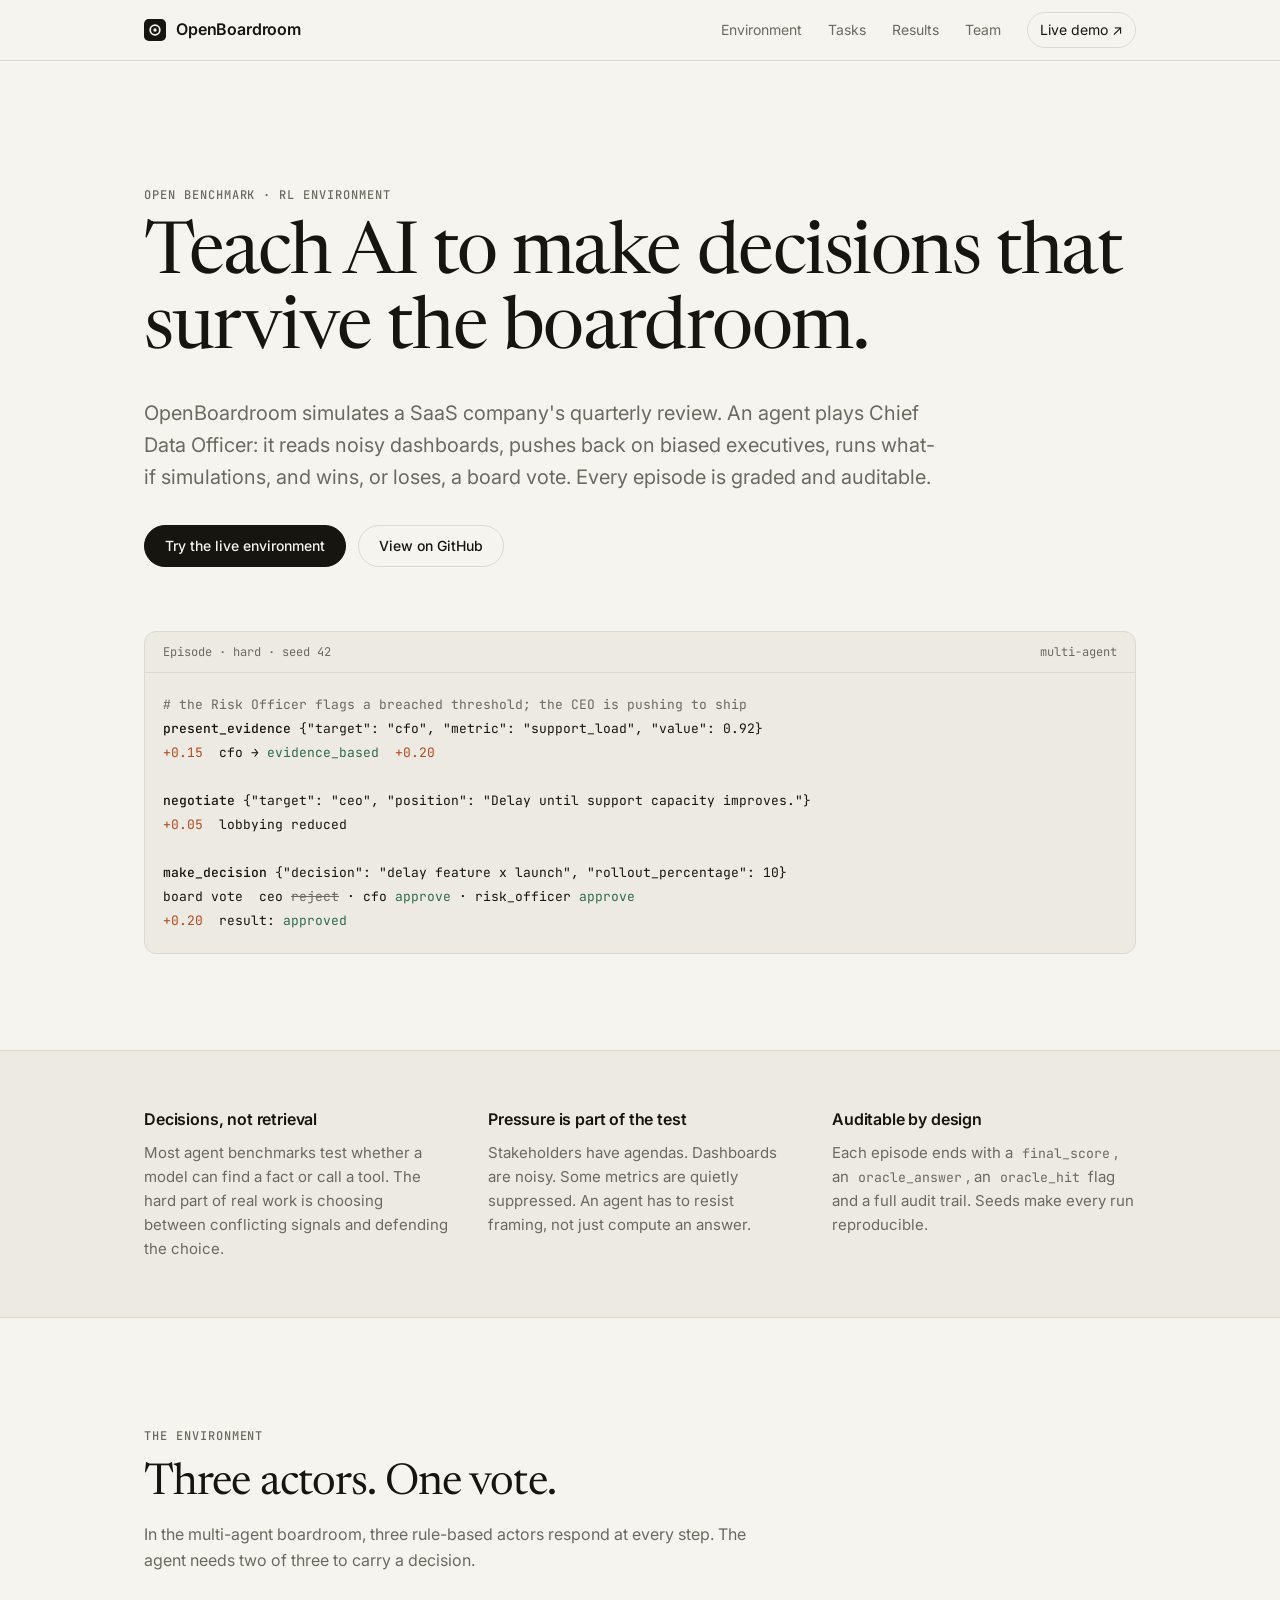
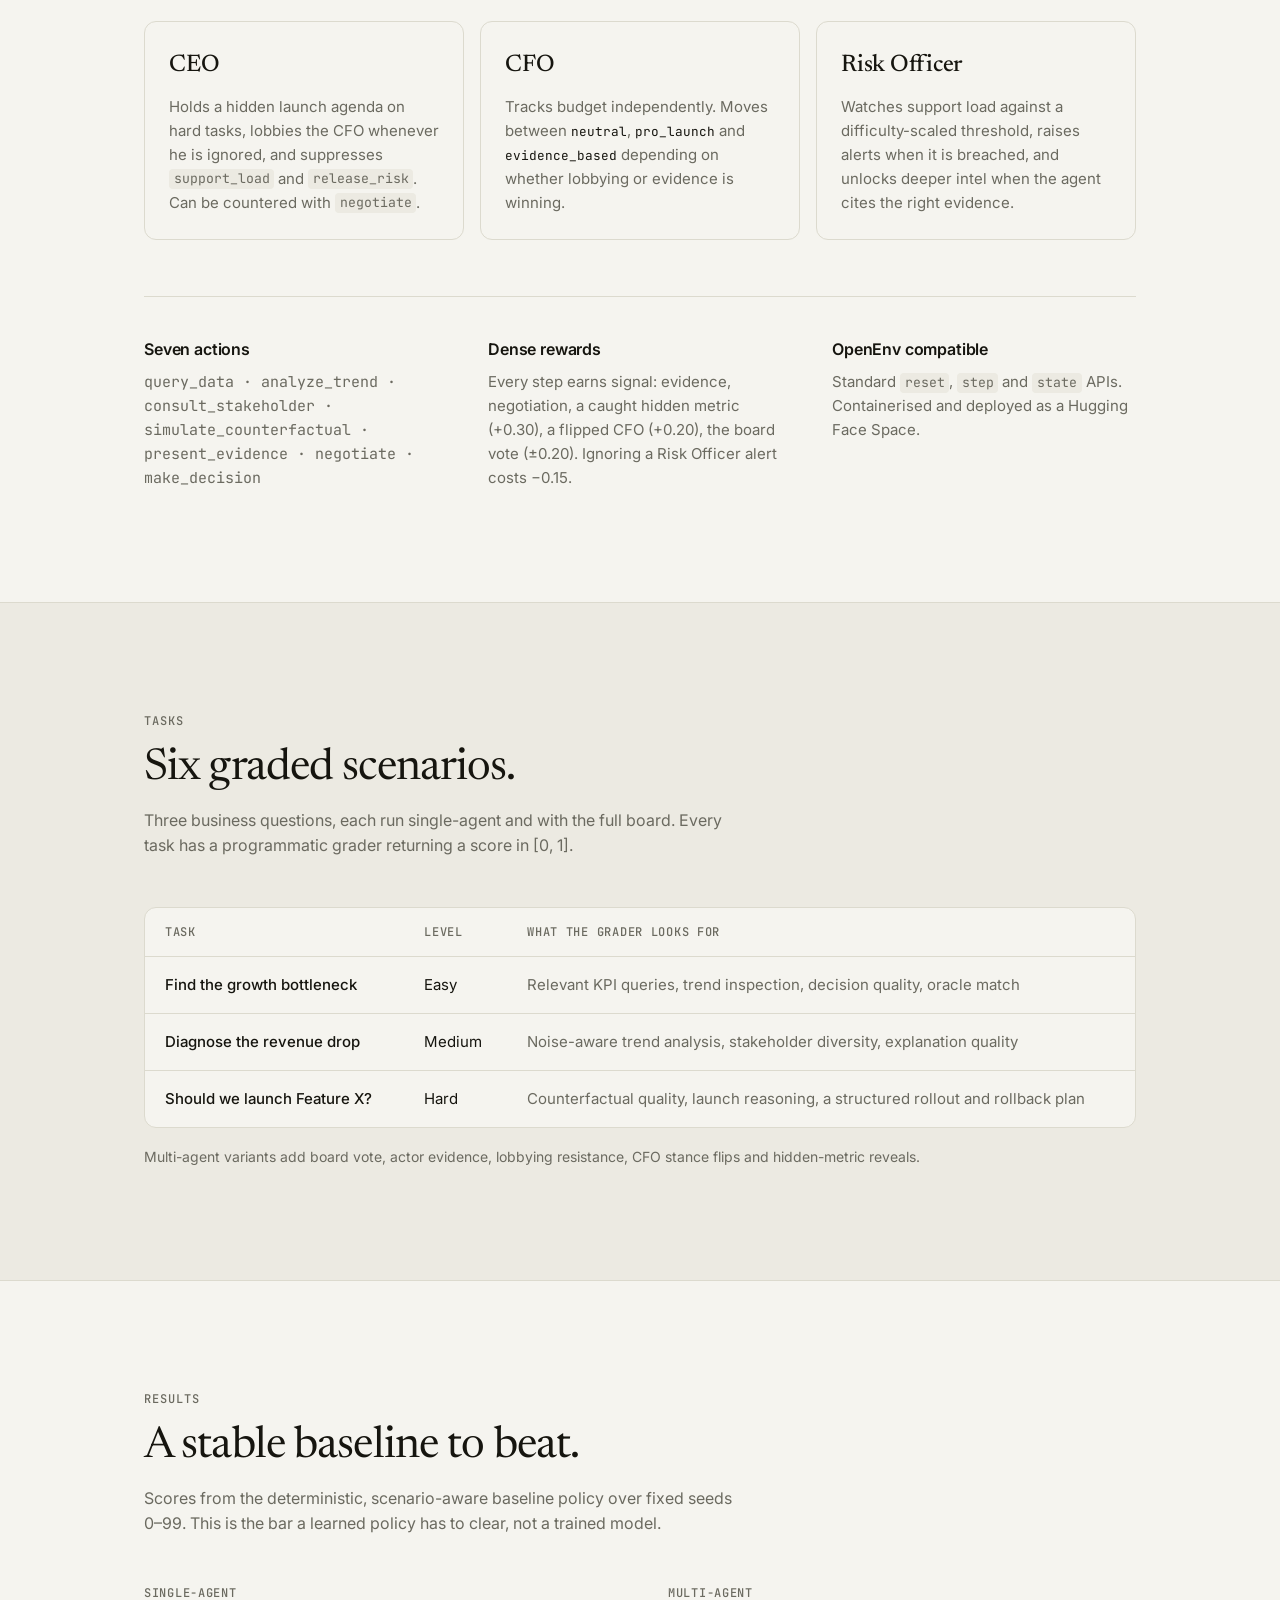
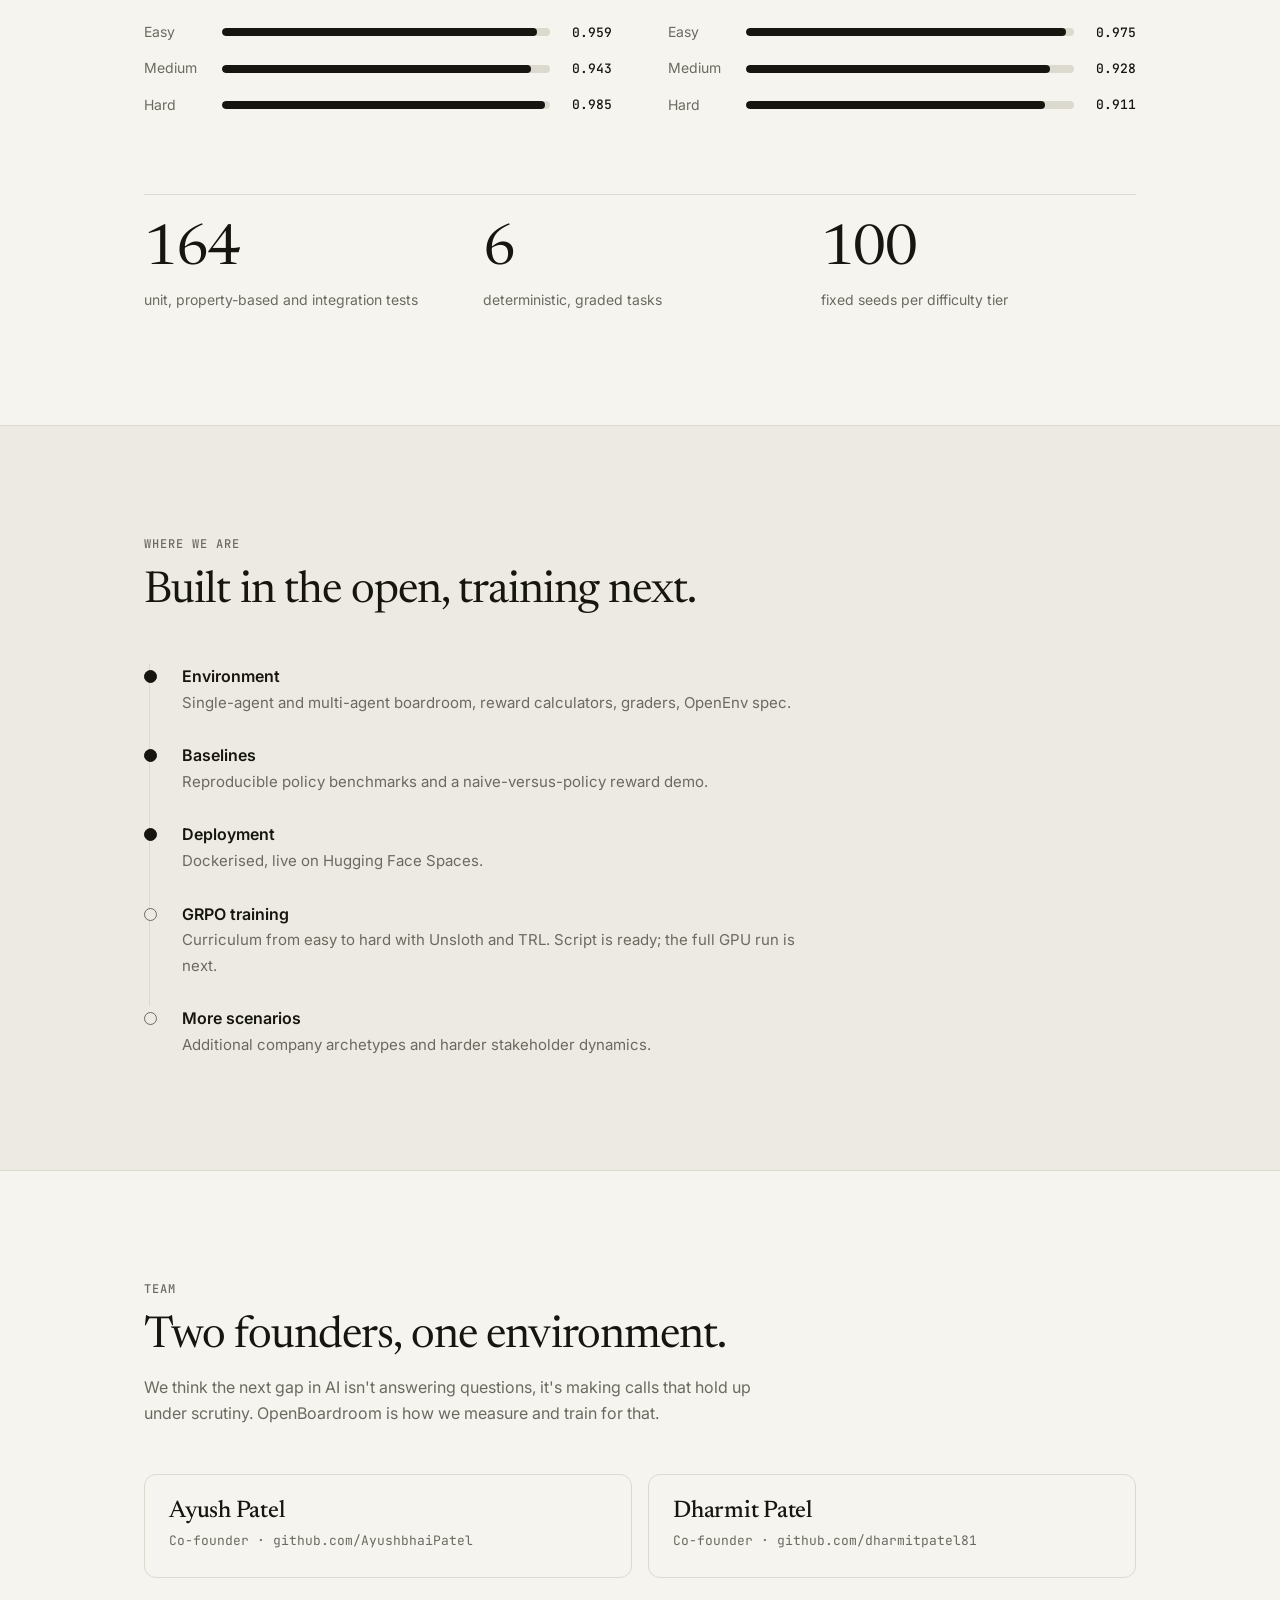
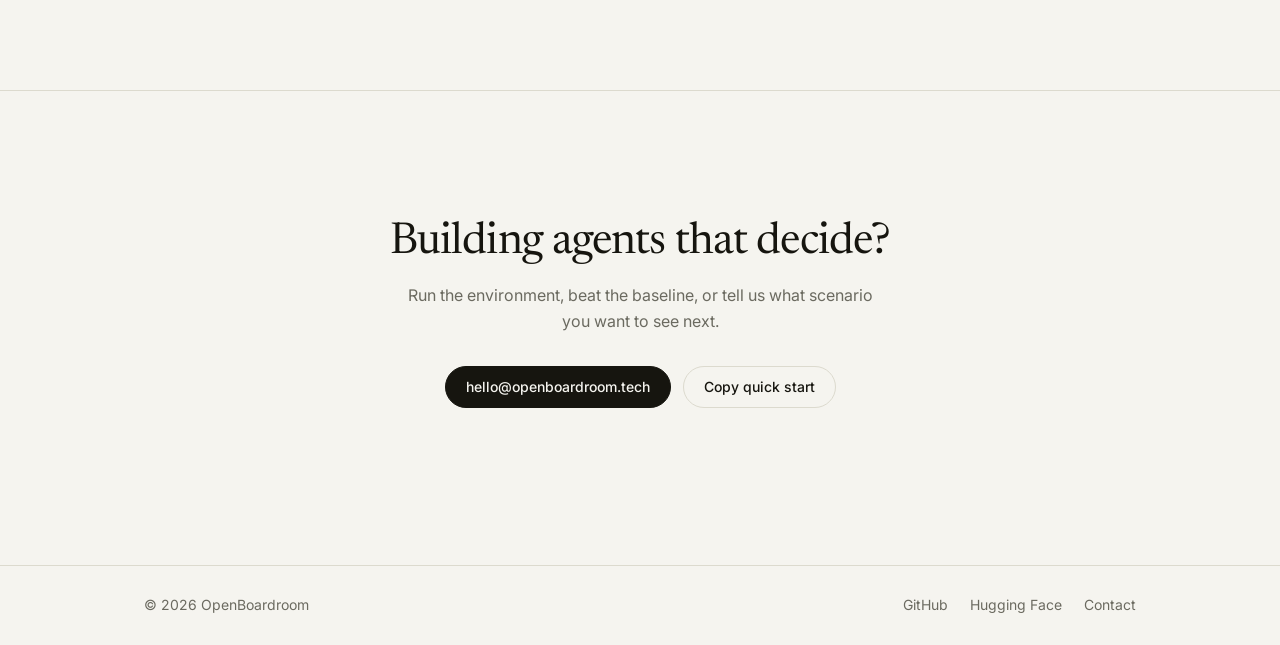
==== index.html @ 8fa3b66c "Add OpenBoardroom website Co-Authored-By: Claude Sonnet 5.5 <noreply@anthropic.com>" ====
<!doctype html>
<html lang="en">
<head>
  <meta charset="utf-8">
  <meta name="viewport" content="width=device-width, initial-scale=1">
  <title>OpenBoardroom — Training AI to make defensible decisions</title>
  <meta name="description" content="OpenBoardroom is an open benchmark and RL environment where AI agents play Chief Data Officer at a simulated SaaS company: noisy data, biased stakeholders, and a board vote.">
  <meta name="theme-color" content="#f5f4ef">
  <meta property="og:title" content="OpenBoardroom">
  <meta property="og:description" content="An open environment for training and evaluating AI decision-making under uncertainty.">
  <meta property="og:type" content="website">
  <meta property="og:url" content="https://openboardroom.tech">
  <link rel="canonical" href="https://openboardroom.tech">
  <link rel="icon" href="/favicon.svg" type="image/svg+xml">
  <link rel="preconnect" href="https://fonts.googleapis.com">
  <link rel="preconnect" href="https://fonts.gstatic.com" crossorigin>
  <link href="https://fonts.googleapis.com/css2?family=Inter:wght@400;500;600&family=JetBrains+Mono:wght@400;500&family=Newsreader:opsz,wght@6..72,400;6..72,500&display=swap" rel="stylesheet">
  <link rel="stylesheet" href="/styles.css">
</head>
<body>

<header class="nav">
  <div class="wrap nav-inner">
    <a class="brand" href="/" aria-label="OpenBoardroom home">
      <svg width="22" height="22" viewBox="0 0 32 32" aria-hidden="true"><rect width="32" height="32" rx="7" fill="currentColor"/><circle cx="16" cy="16" r="7" fill="none" stroke="var(--bg)" stroke-width="2.5"/><circle cx="16" cy="16" r="2.4" fill="var(--bg)"/></svg>
      OpenBoardroom
    </a>
    <nav aria-label="Primary">
      <a href="#environment">Environment</a>
      <a href="#tasks">Tasks</a>
      <a href="#results">Results</a>
      <a href="#team">Team</a>
      <a class="nav-cta" href="https://huggingface.co/spaces/ayushbhaiPatel/boardroom-env" target="_blank" rel="noopener">Live demo ↗</a>
    </nav>
  </div>
</header>

<main>

  <section class="hero wrap">
    <p class="eyebrow">Open benchmark · RL environment</p>
    <h1>Teach AI to make decisions that survive the boardroom.</h1>
    <p class="lede">OpenBoardroom simulates a SaaS company's quarterly review. An agent plays Chief Data Officer: it reads noisy dashboards, pushes back on biased executives, runs what-if simulations, and wins, or loses, a board vote. Every episode is graded and auditable.</p>
    <div class="actions">
      <a class="btn primary" href="https://huggingface.co/spaces/ayushbhaiPatel/boardroom-env" target="_blank" rel="noopener">Try the live environment</a>
      <a class="btn" href="https://github.com/AyushbhaiPatel/openenv-boardroom" target="_blank" rel="noopener">View on GitHub</a>
    </div>

    <figure class="episode" aria-label="Example episode">
      <figcaption><span>Episode · hard · seed 42</span><span>multi-agent</span></figcaption>
<pre><code><span class="c"># the Risk Officer flags a breached threshold; the CEO is pushing to ship</span>
<span class="k">present_evidence</span> {"target": "cfo", "metric": "support_load", "value": 0.92}
<span class="r">+0.15</span>  cfo → <span class="g">evidence_based</span>  <span class="r">+0.20</span>

<span class="k">negotiate</span> {"target": "ceo", "position": "Delay until support capacity improves."}
<span class="r">+0.05</span>  lobbying reduced

<span class="k">make_decision</span> {"decision": "delay feature x launch", "rollout_percentage": 10}
board vote  ceo <span class="x">reject</span> · cfo <span class="g">approve</span> · risk_officer <span class="g">approve</span>
<span class="r">+0.20</span>  result: <span class="g">approved</span></code></pre>
    </figure>
  </section>

  <section class="band" id="problem">
    <div class="wrap grid-3">
      <div>
        <h3>Decisions, not retrieval</h3>
        <p>Most agent benchmarks test whether a model can find a fact or call a tool. The hard part of real work is choosing between conflicting signals and defending the choice.</p>
      </div>
      <div>
        <h3>Pressure is part of the test</h3>
        <p>Stakeholders have agendas. Dashboards are noisy. Some metrics are quietly suppressed. An agent has to resist framing, not just compute an answer.</p>
      </div>
      <div>
        <h3>Auditable by design</h3>
        <p>Each episode ends with a <code>final_score</code>, an <code>oracle_answer</code>, an <code>oracle_hit</code> flag and a full audit trail. Seeds make every run reproducible.</p>
      </div>
    </div>
  </section>

  <section class="wrap section" id="environment">
    <div class="section-head">
      <p class="eyebrow">The environment</p>
      <h2>Three actors. One vote.</h2>
      <p class="sub">In the multi-agent boardroom, three rule-based actors respond at every step. The agent needs two of three to carry a decision.</p>
    </div>
    <div class="cards">
      <article>
        <h4>CEO</h4>
        <p>Holds a hidden launch agenda on hard tasks, lobbies the CFO whenever he is ignored, and suppresses <code>support_load</code> and <code>release_risk</code>. Can be countered with <code>negotiate</code>.</p>
      </article>
      <article>
        <h4>CFO</h4>
        <p>Tracks budget independently. Moves between <em>neutral</em>, <em>pro_launch</em> and <em>evidence_based</em> depending on whether lobbying or evidence is winning.</p>
      </article>
      <article>
        <h4>Risk Officer</h4>
        <p>Watches support load against a difficulty-scaled threshold, raises alerts when it is breached, and unlocks deeper intel when the agent cites the right evidence.</p>
      </article>
    </div>

    <div class="spec">
      <div>
        <h4>Seven actions</h4>
        <p class="mono small">query_data · analyze_trend · consult_stakeholder · simulate_counterfactual · present_evidence · negotiate · make_decision</p>
      </div>
      <div>
        <h4>Dense rewards</h4>
        <p>Every step earns signal: evidence, negotiation, a caught hidden metric (+0.30), a flipped CFO (+0.20), the board vote (±0.20). Ignoring a Risk Officer alert costs −0.15.</p>
      </div>
      <div>
        <h4>OpenEnv compatible</h4>
        <p>Standard <code>reset</code>, <code>step</code> and <code>state</code> APIs. Containerised and deployed as a Hugging Face Space.</p>
      </div>
    </div>
  </section>

  <section class="band" id="tasks">
    <div class="wrap section">
      <div class="section-head">
        <p class="eyebrow">Tasks</p>
        <h2>Six graded scenarios.</h2>
        <p class="sub">Three business questions, each run single-agent and with the full board. Every task has a programmatic grader returning a score in [0, 1].</p>
      </div>
      <div class="table-wrap">
        <table>
          <thead><tr><th>Task</th><th>Level</th><th>What the grader looks for</th></tr></thead>
          <tbody>
            <tr><td>Find the growth bottleneck</td><td>Easy</td><td>Relevant KPI queries, trend inspection, decision quality, oracle match</td></tr>
            <tr><td>Diagnose the revenue drop</td><td>Medium</td><td>Noise-aware trend analysis, stakeholder diversity, explanation quality</td></tr>
            <tr><td>Should we launch Feature X?</td><td>Hard</td><td>Counterfactual quality, launch reasoning, a structured rollout and rollback plan</td></tr>
          </tbody>
        </table>
      </div>
      <p class="note">Multi-agent variants add board vote, actor evidence, lobbying resistance, CFO stance flips and hidden-metric reveals.</p>
    </div>
  </section>

  <section class="wrap section" id="results">
    <div class="section-head">
      <p class="eyebrow">Results</p>
      <h2>A stable baseline to beat.</h2>
      <p class="sub">Scores from the deterministic, scenario-aware baseline policy over fixed seeds 0–99. This is the bar a learned policy has to clear, not a trained model.</p>
    </div>

    <div class="bars" role="img" aria-label="Baseline mean scores by difficulty for single-agent and multi-agent tasks">
      <div class="bar-group">
        <h4>Single-agent</h4>
        <div class="bar" data-v="0.9593"><span>Easy</span><i></i><b>0.959</b></div>
        <div class="bar" data-v="0.9428"><span>Medium</span><i></i><b>0.943</b></div>
        <div class="bar" data-v="0.9846"><span>Hard</span><i></i><b>0.985</b></div>
      </div>
      <div class="bar-group">
        <h4>Multi-agent</h4>
        <div class="bar" data-v="0.9749"><span>Easy</span><i></i><b>0.975</b></div>
        <div class="bar" data-v="0.9278"><span>Medium</span><i></i><b>0.928</b></div>
        <div class="bar" data-v="0.9108"><span>Hard</span><i></i><b>0.911</b></div>
      </div>
    </div>

    <ul class="facts">
      <li><strong>164</strong><span>unit, property-based and integration tests</span></li>
      <li><strong>6</strong><span>deterministic, graded tasks</span></li>
      <li><strong>100</strong><span>fixed seeds per difficulty tier</span></li>
    </ul>
  </section>

  <section class="band" id="roadmap">
    <div class="wrap section">
      <div class="section-head">
        <p class="eyebrow">Where we are</p>
        <h2>Built in the open, training next.</h2>
      </div>
      <ol class="timeline">
        <li class="done"><b>Environment</b><span>Single-agent and multi-agent boardroom, reward calculators, graders, OpenEnv spec.</span></li>
        <li class="done"><b>Baselines</b><span>Reproducible policy benchmarks and a naive-versus-policy reward demo.</span></li>
        <li class="done"><b>Deployment</b><span>Dockerised, live on Hugging Face Spaces.</span></li>
        <li><b>GRPO training</b><span>Curriculum from easy to hard with Unsloth and TRL. Script is ready; the full GPU run is next.</span></li>
        <li><b>More scenarios</b><span>Additional company archetypes and harder stakeholder dynamics.</span></li>
      </ol>
    </div>
  </section>

  <section class="wrap section" id="team">
    <div class="section-head">
      <p class="eyebrow">Team</p>
      <h2>Two founders, one environment.</h2>
      <p class="sub">We think the next gap in AI isn't answering questions, it's making calls that hold up under scrutiny. OpenBoardroom is how we measure and train for that.</p>
    </div>
    <div class="people">
      <a href="https://github.com/AyushbhaiPatel" target="_blank" rel="noopener"><b>Ayush Patel</b><span>Co-founder · github.com/AyushbhaiPatel</span></a>
      <a href="https://github.com/dharmitpatel81" target="_blank" rel="noopener"><b>Dharmit Patel</b><span>Co-founder · github.com/dharmitpatel81</span></a>
    </div>
  </section>

  <section class="cta">
    <div class="wrap">
      <h2>Building agents that decide?</h2>
      <p>Run the environment, beat the baseline, or tell us what scenario you want to see next.</p>
      <div class="actions center">
        <a class="btn primary" href="mailto:hello@openboardroom.tech">hello@openboardroom.tech</a>
        <button class="btn" type="button" id="copy" data-copy='pip install -e ".[dev]" && python -m my_env.baseline_agent'>Copy quick start</button>
      </div>
      <p class="mono small hint" id="copy-hint" aria-live="polite"></p>
    </div>
  </section>

</main>

<footer>
  <div class="wrap foot">
    <span>© <span id="year">2026</span> OpenBoardroom</span>
    <span class="links">
      <a href="https://github.com/AyushbhaiPatel/openenv-boardroom" target="_blank" rel="noopener">GitHub</a>
      <a href="https://huggingface.co/spaces/ayushbhaiPatel/boardroom-env" target="_blank" rel="noopener">Hugging Face</a>
      <a href="mailto:hello@openboardroom.tech">Contact</a>
    </span>
  </div>
</footer>

<script src="/main.js" defer></script>
</body>
</html>
---- styles.css ----
:root {
  --bg: #f5f4ef;
  --bg-2: #eceae2;
  --ink: #16150f;
  --muted: #6b6a60;
  --line: #dcdace;
  --accent: #b4491f;
  --good: #2f6b4a;
  --serif: "Newsreader", Georgia, serif;
  --sans: "Inter", system-ui, -apple-system, "Segoe UI", sans-serif;
  --mono: "JetBrains Mono", ui-monospace, "SF Mono", Menlo, monospace;
}
@media (prefers-color-scheme: dark) {
  :root {
    --bg: #12120e;
    --bg-2: #1a1a15;
    --ink: #eeece3;
    --muted: #8f8e82;
    --line: #2b2a22;
    --accent: #e0774b;
    --good: #6fb48e;
  }
}
* { box-sizing: border-box; }
html { scroll-behavior: smooth; }
body {
  margin: 0;
  background: var(--bg);
  color: var(--ink);
  font: 16px/1.6 var(--sans);
  -webkit-font-smoothing: antialiased;
}
.wrap { max-width: 1040px; margin: 0 auto; padding: 0 24px; }
a { color: inherit; }
code, .mono { font-family: var(--mono); font-size: .88em; }
code { background: var(--bg-2); padding: .1em .35em; border-radius: 4px; }
.small { font-size: 13px; }

/* nav */
.nav { position: sticky; top: 0; z-index: 10; background: color-mix(in srgb, var(--bg) 88%, transparent); backdrop-filter: blur(10px); border-bottom: 1px solid var(--line); }
.nav-inner { display: flex; align-items: center; justify-content: space-between; height: 60px; }
.brand { display: flex; align-items: center; gap: 10px; font-weight: 600; text-decoration: none; letter-spacing: -.01em; }
.nav nav { display: flex; align-items: center; gap: 26px; font-size: 14px; }
.nav nav a { text-decoration: none; color: var(--muted); transition: color .15s; }
.nav nav a:hover { color: var(--ink); }
.nav .nav-cta { color: var(--ink); border: 1px solid var(--line); padding: 6px 12px; border-radius: 999px; }
.nav .nav-cta:hover { border-color: var(--ink); }

/* type */
.eyebrow { font: 500 12px/1 var(--mono); letter-spacing: .08em; text-transform: uppercase; color: var(--muted); margin: 0 0 18px; }
h1, h2 { font-family: var(--serif); font-weight: 400; letter-spacing: -.02em; margin: 0; }
h1 { font-size: clamp(40px, 6.2vw, 72px); line-height: 1.04; max-width: 15em; }
h2 { font-size: clamp(30px, 4vw, 44px); line-height: 1.1; }
h3, h4 { margin: 0 0 8px; font-size: 16px; font-weight: 600; letter-spacing: -.01em; }
p { margin: 0 0 1em; }
.lede { font-size: clamp(17px, 2vw, 20px); color: var(--muted); max-width: 40em; margin: 28px 0 32px; }
.sub { color: var(--muted); max-width: 38em; margin: 14px 0 0; }

/* buttons */
.actions { display: flex; flex-wrap: wrap; gap: 12px; }
.actions.center { justify-content: center; }
.btn { font: 500 14px/1 var(--sans); padding: 13px 20px; border-radius: 999px; border: 1px solid var(--line); background: transparent; color: var(--ink); text-decoration: none; cursor: pointer; transition: border-color .15s, background .15s, transform .15s; }
.btn:hover { border-color: var(--ink); }
.btn.primary { background: var(--ink); color: var(--bg); border-color: var(--ink); }
.btn.primary:hover { opacity: .88; }
.btn:focus-visible, a:focus-visible { outline: 2px solid var(--accent); outline-offset: 3px; }

/* hero */
.hero { padding-top: clamp(64px, 11vw, 128px); padding-bottom: clamp(56px, 8vw, 96px); }
.episode { margin: 64px 0 0; border: 1px solid var(--line); border-radius: 12px; background: var(--bg-2); overflow: hidden; }
.episode figcaption { display: flex; justify-content: space-between; padding: 12px 18px; border-bottom: 1px solid var(--line); font: 12px var(--mono); color: var(--muted); }
.episode pre { margin: 0; padding: 20px 18px; overflow-x: auto; font: 13px/1.85 var(--mono); }
.episode code { background: none; padding: 0; font-size: inherit; }
.episode .c { color: var(--muted); }
.episode .k { font-weight: 500; }
.episode .r { color: var(--accent); }
.episode .g { color: var(--good); }
.episode .x { color: var(--muted); text-decoration: line-through; }

/* sections */
.section { padding-top: clamp(64px, 9vw, 112px); padding-bottom: clamp(64px, 9vw, 112px); }
.section-head { margin-bottom: 48px; }
.band { background: var(--bg-2); border-top: 1px solid var(--line); border-bottom: 1px solid var(--line); }
#problem .grid-3 { padding-top: 56px; padding-bottom: 56px; }
.grid-3 { display: grid; grid-template-columns: repeat(3, 1fr); gap: 40px; }
.grid-3 p { color: var(--muted); margin: 0; font-size: 15px; }

.cards { display: grid; grid-template-columns: repeat(3, 1fr); gap: 16px; }
.cards article { border: 1px solid var(--line); border-radius: 12px; padding: 24px; }
.cards h4 { font-family: var(--serif); font-weight: 500; font-size: 24px; margin-bottom: 10px; letter-spacing: -.01em; }
.cards p { color: var(--muted); font-size: 15px; margin: 0; }
.cards em { font-style: normal; font-family: var(--mono); font-size: .85em; color: var(--ink); }

.spec { display: grid; grid-template-columns: repeat(3, 1fr); gap: 40px; margin-top: 56px; padding-top: 40px; border-top: 1px solid var(--line); }
.spec p { color: var(--muted); font-size: 15px; margin: 0; }

/* table */
.table-wrap { overflow-x: auto; border: 1px solid var(--line); border-radius: 12px; background: var(--bg); }
table { width: 100%; border-collapse: collapse; font-size: 15px; }
th, td { text-align: left; padding: 16px 20px; vertical-align: top; }
th { font: 500 12px var(--mono); text-transform: uppercase; letter-spacing: .06em; color: var(--muted); border-bottom: 1px solid var(--line); }
tbody tr + tr td { border-top: 1px solid var(--line); }
td:first-child { font-weight: 500; white-space: nowrap; }
td:nth-child(3) { color: var(--muted); }
.note { color: var(--muted); font-size: 14px; margin: 18px 0 0; }

/* bars */
.bars { display: grid; grid-template-columns: 1fr 1fr; gap: 56px; }
.bar-group h4 { font: 500 12px var(--mono); text-transform: uppercase; letter-spacing: .06em; color: var(--muted); margin-bottom: 20px; }
.bar { display: grid; grid-template-columns: 64px 1fr 48px; align-items: center; gap: 14px; margin-bottom: 14px; font-size: 14px; }
.bar span { color: var(--muted); }
.bar i { display: block; height: 8px; border-radius: 99px; background: var(--line); position: relative; overflow: hidden; }
.bar i::after { content: ""; position: absolute; inset: 0; width: 0; background: var(--ink); border-radius: inherit; transition: width 1s cubic-bezier(.2,.7,.2,1); }
.bar.in i::after { width: calc(var(--v) * 100%); }
.bar b { font: 500 13px var(--mono); text-align: right; }

.facts { list-style: none; padding: 0; margin: 64px 0 0; display: grid; grid-template-columns: repeat(3, 1fr); gap: 24px; border-top: 1px solid var(--line); }
.facts li { padding-top: 28px; }
.facts strong { display: block; font: 400 56px/1 var(--serif); letter-spacing: -.02em; margin-bottom: 8px; }
.facts span { color: var(--muted); font-size: 14px; }

/* timeline */
.timeline { list-style: none; margin: 0; padding: 0; max-width: 680px; }
.timeline li { position: relative; padding: 0 0 28px 32px; border-left: 1px solid var(--line); margin-left: 5px; }
.timeline li:last-child { padding-bottom: 0; border-color: transparent; }
.timeline li::before { content: ""; position: absolute; left: -6px; top: 6px; width: 11px; height: 11px; border-radius: 50%; background: var(--bg-2); border: 1px solid var(--muted); }
.timeline li.done::before { background: var(--ink); border-color: var(--ink); }
.timeline b { display: block; font-weight: 600; }
.timeline span { color: var(--muted); font-size: 15px; }

/* team */
.people { display: grid; grid-template-columns: 1fr 1fr; gap: 16px; }
.people a { display: block; padding: 24px; border: 1px solid var(--line); border-radius: 12px; text-decoration: none; transition: border-color .15s; }
.people a:hover { border-color: var(--ink); }
.people b { display: block; font: 500 24px var(--serif); letter-spacing: -.01em; margin-bottom: 4px; }
.people span { font: 13px var(--mono); color: var(--muted); }

/* cta + footer */
.cta { text-align: center; padding: clamp(72px, 10vw, 128px) 0; border-top: 1px solid var(--line); }
.cta p { color: var(--muted); max-width: 30em; margin: 16px auto 32px; }
.cta .hint { margin: 16px 0 0; height: 1em; color: var(--good); }
footer { border-top: 1px solid var(--line); padding: 28px 0; font-size: 14px; color: var(--muted); }
.foot { display: flex; justify-content: space-between; flex-wrap: wrap; gap: 12px; }
.links { display: flex; gap: 22px; }
.links a { text-decoration: none; }
.links a:hover { color: var(--ink); }

/* reveal */
.js .reveal { opacity: 0; transform: translateY(10px); transition: opacity .6s ease, transform .6s ease; }
.js .reveal.in { opacity: 1; transform: none; }

@media (max-width: 800px) {
  .grid-3, .cards, .spec, .facts, .bars, .people { grid-template-columns: 1fr; }
  .bars { gap: 36px; }
  .nav nav a:not(.nav-cta) { display: none; }
  td:first-child { white-space: normal; }
}
@media (prefers-reduced-motion: reduce) {
  html { scroll-behavior: auto; }
  .js .reveal { opacity: 1; transform: none; transition: none; }
  .bar i::after { transition: none; }
}
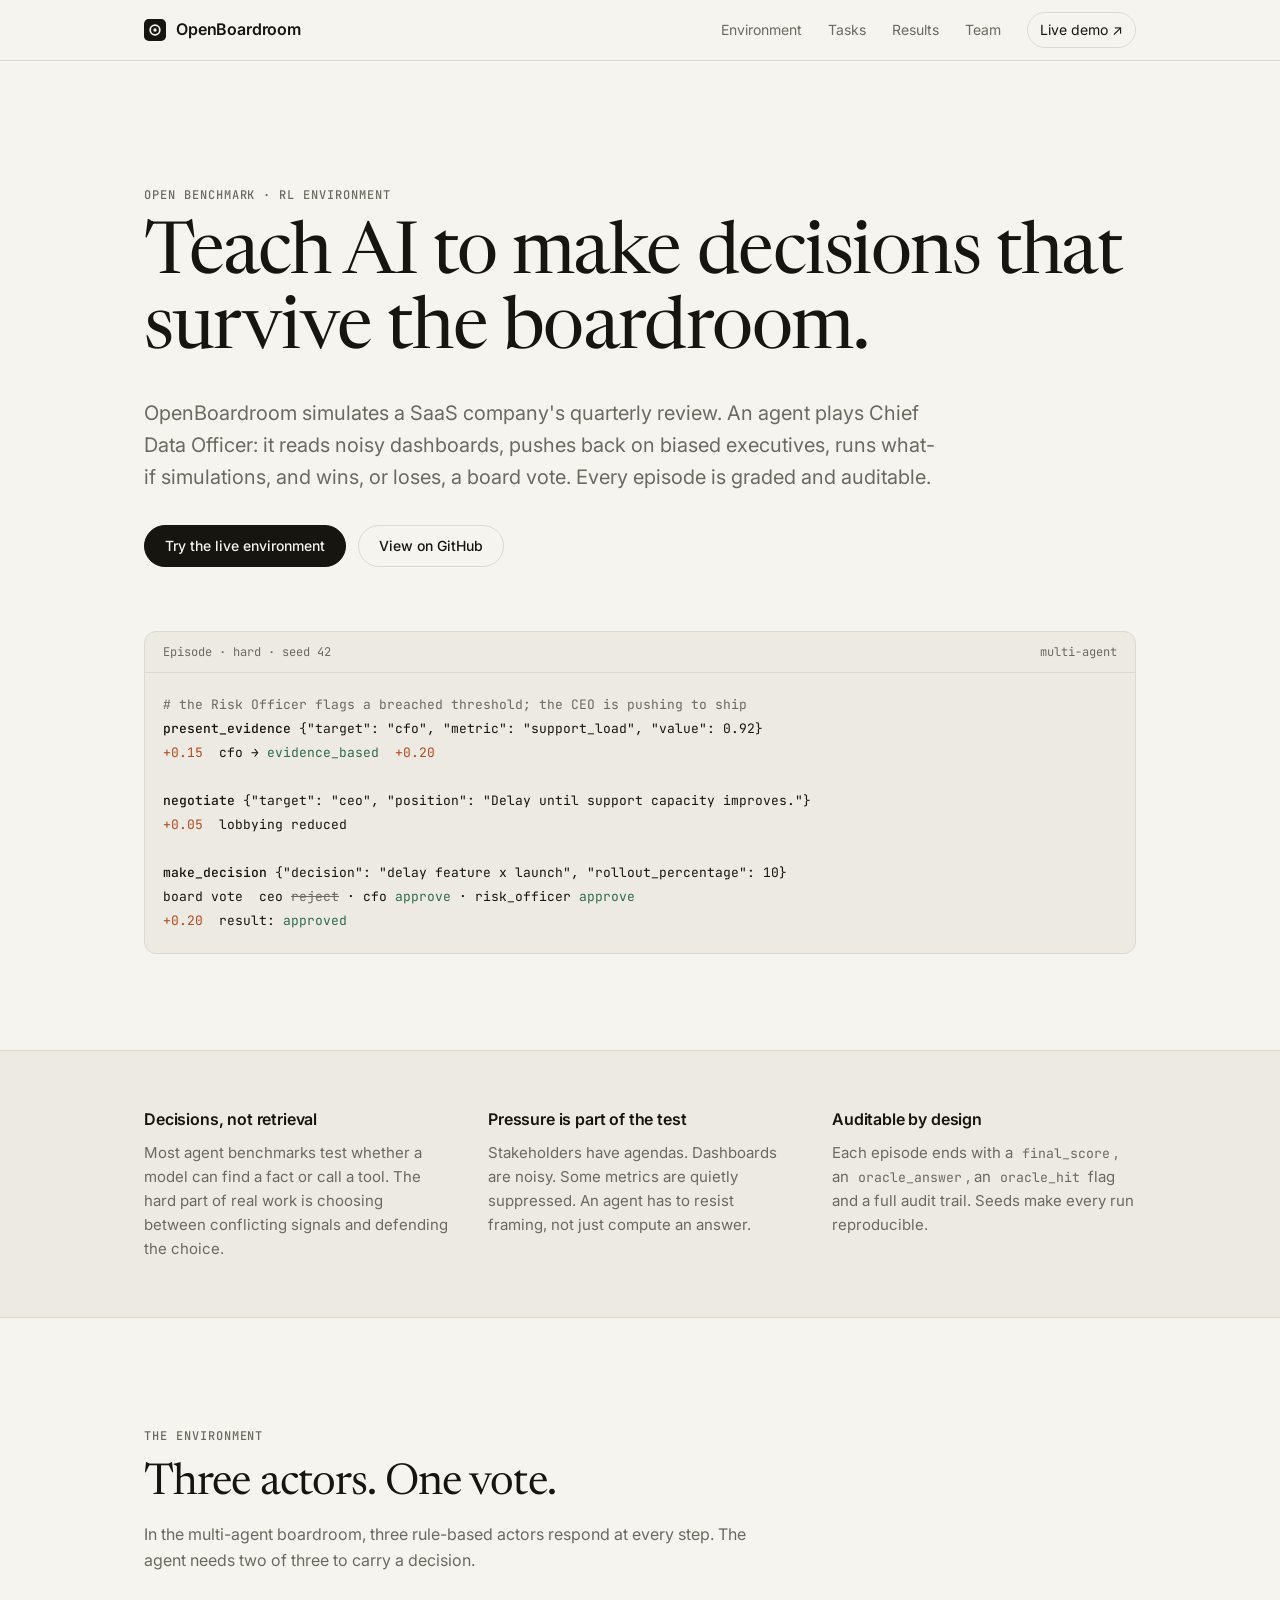
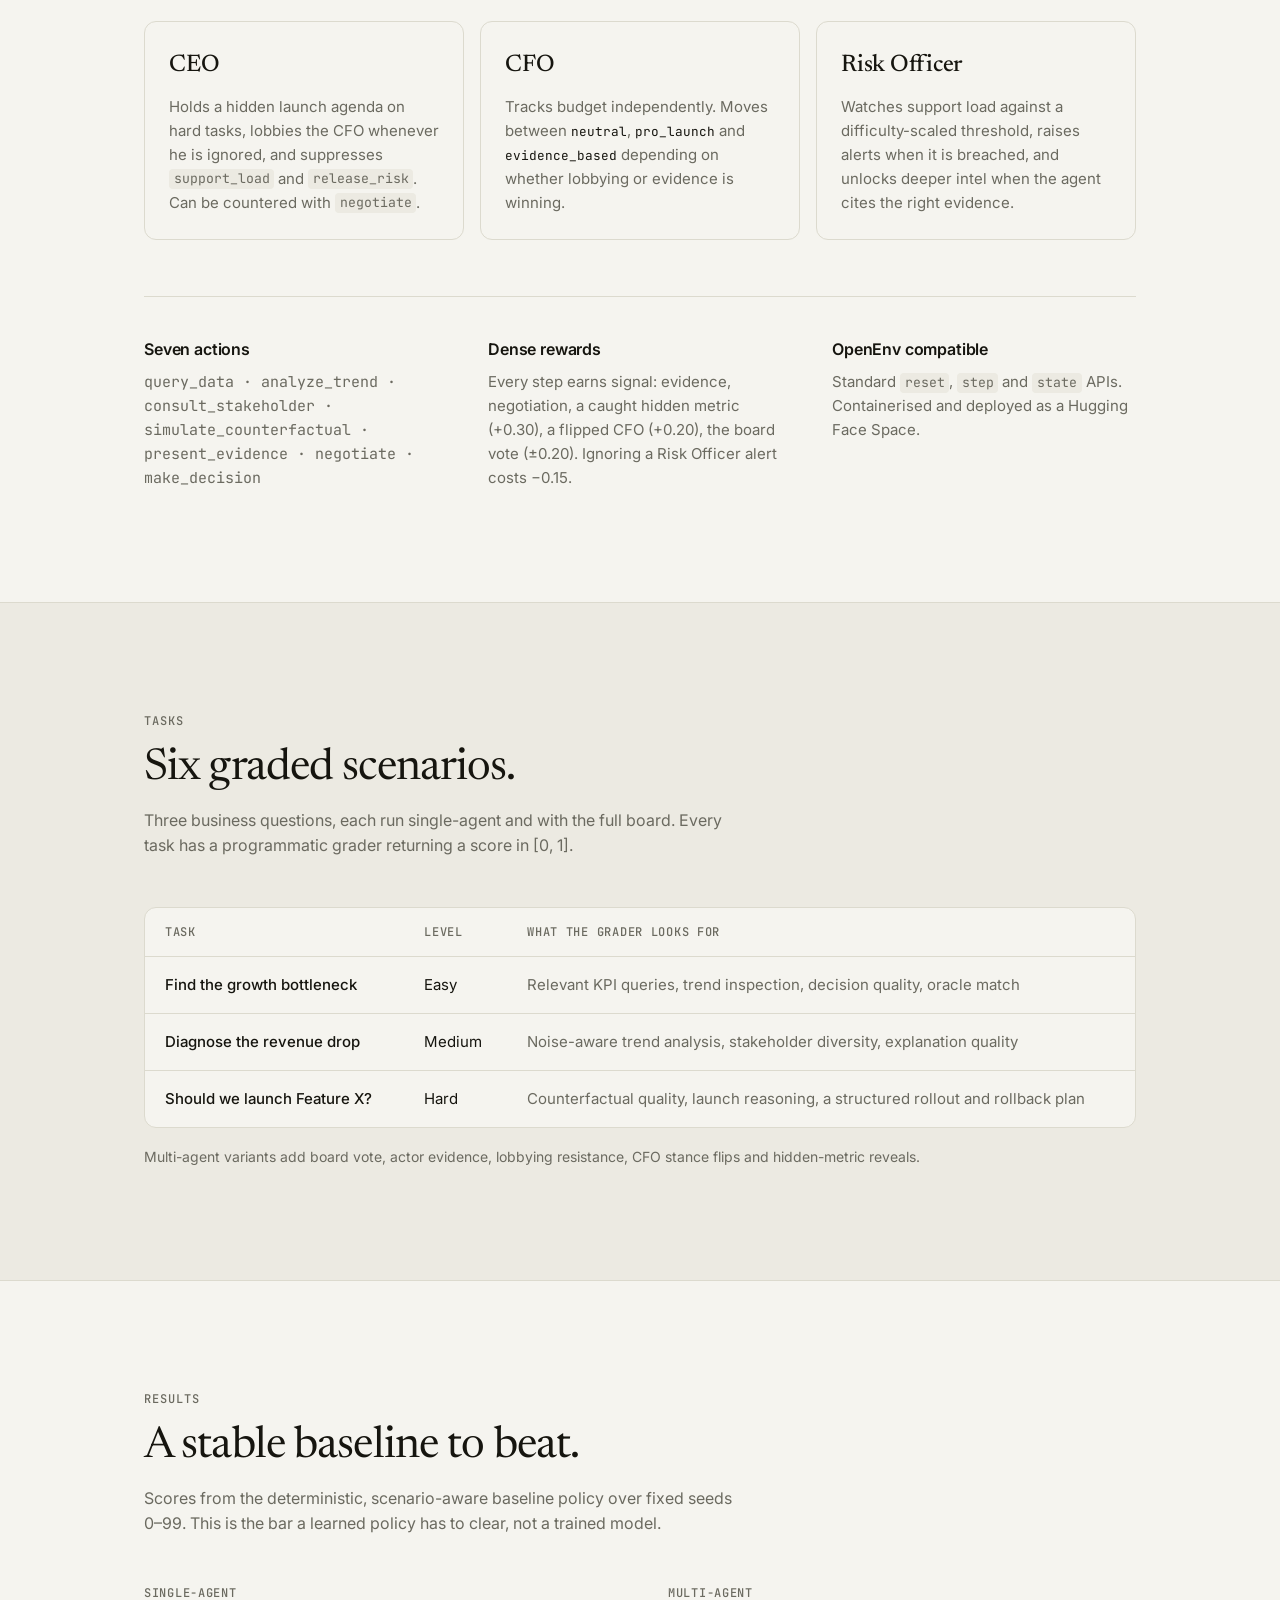
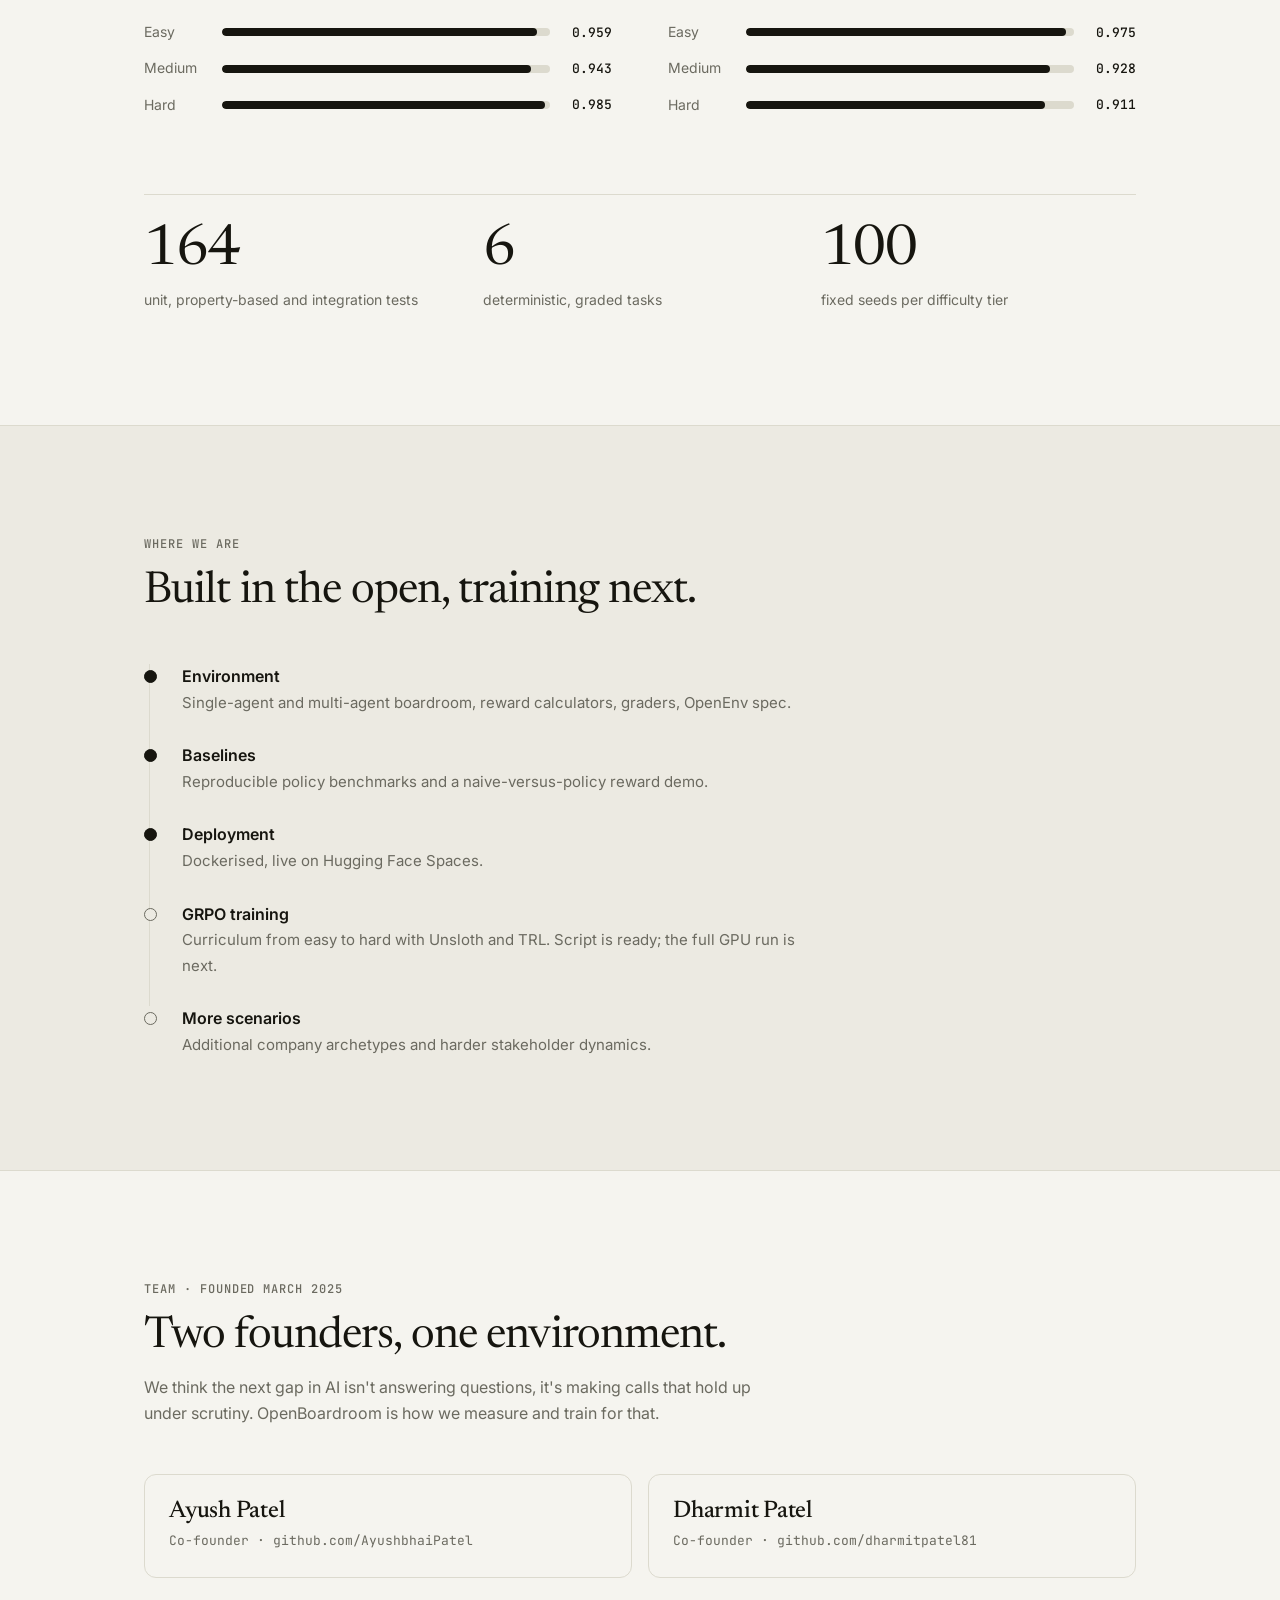
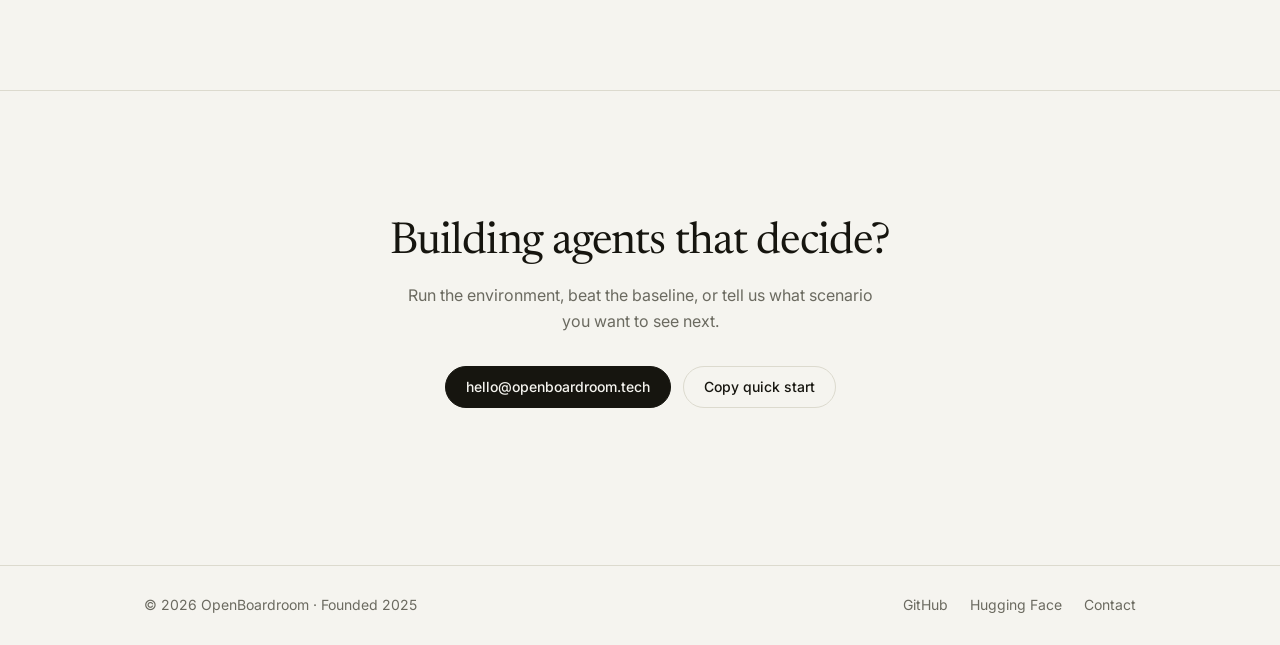
==== commit 2dd67cce: "Add founding date Co-Authored-By: Claude Sonnet 5.5 <noreply@anthropic.com>" ====
--- a/index.html
+++ b/index.html
@@ -183,7 +183,7 @@
 
   <section class="wrap section" id="team">
     <div class="section-head">
-      <p class="eyebrow">Team</p>
+      <p class="eyebrow">Team · Founded March 2025</p>
       <h2>Two founders, one environment.</h2>
       <p class="sub">We think the next gap in AI isn't answering questions, it's making calls that hold up under scrutiny. OpenBoardroom is how we measure and train for that.</p>
     </div>
@@ -209,7 +209,7 @@
 
 <footer>
   <div class="wrap foot">
-    <span>© <span id="year">2026</span> OpenBoardroom</span>
+    <span>© <span id="year">2026</span> OpenBoardroom · Founded 2025</span>
     <span class="links">
       <a href="https://github.com/AyushbhaiPatel/openenv-boardroom" target="_blank" rel="noopener">GitHub</a>
       <a href="https://huggingface.co/spaces/ayushbhaiPatel/boardroom-env" target="_blank" rel="noopener">Hugging Face</a>
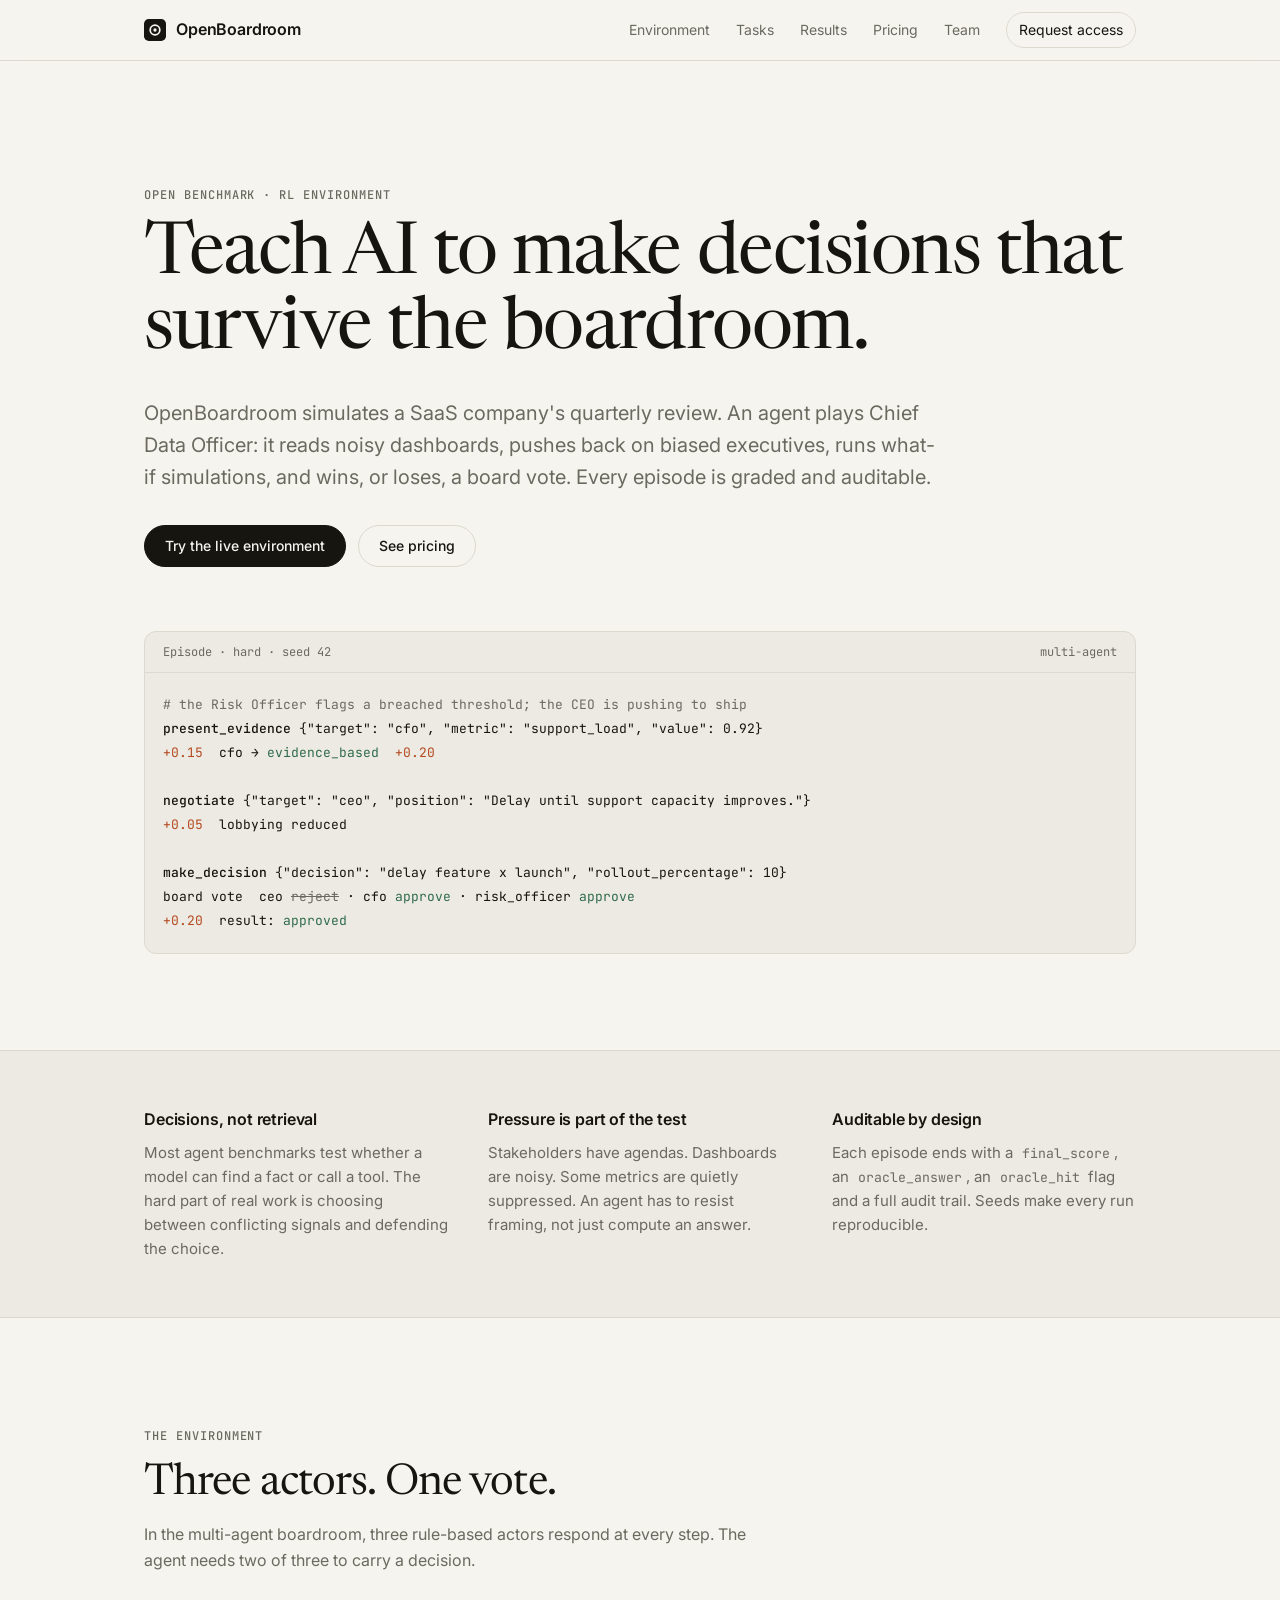
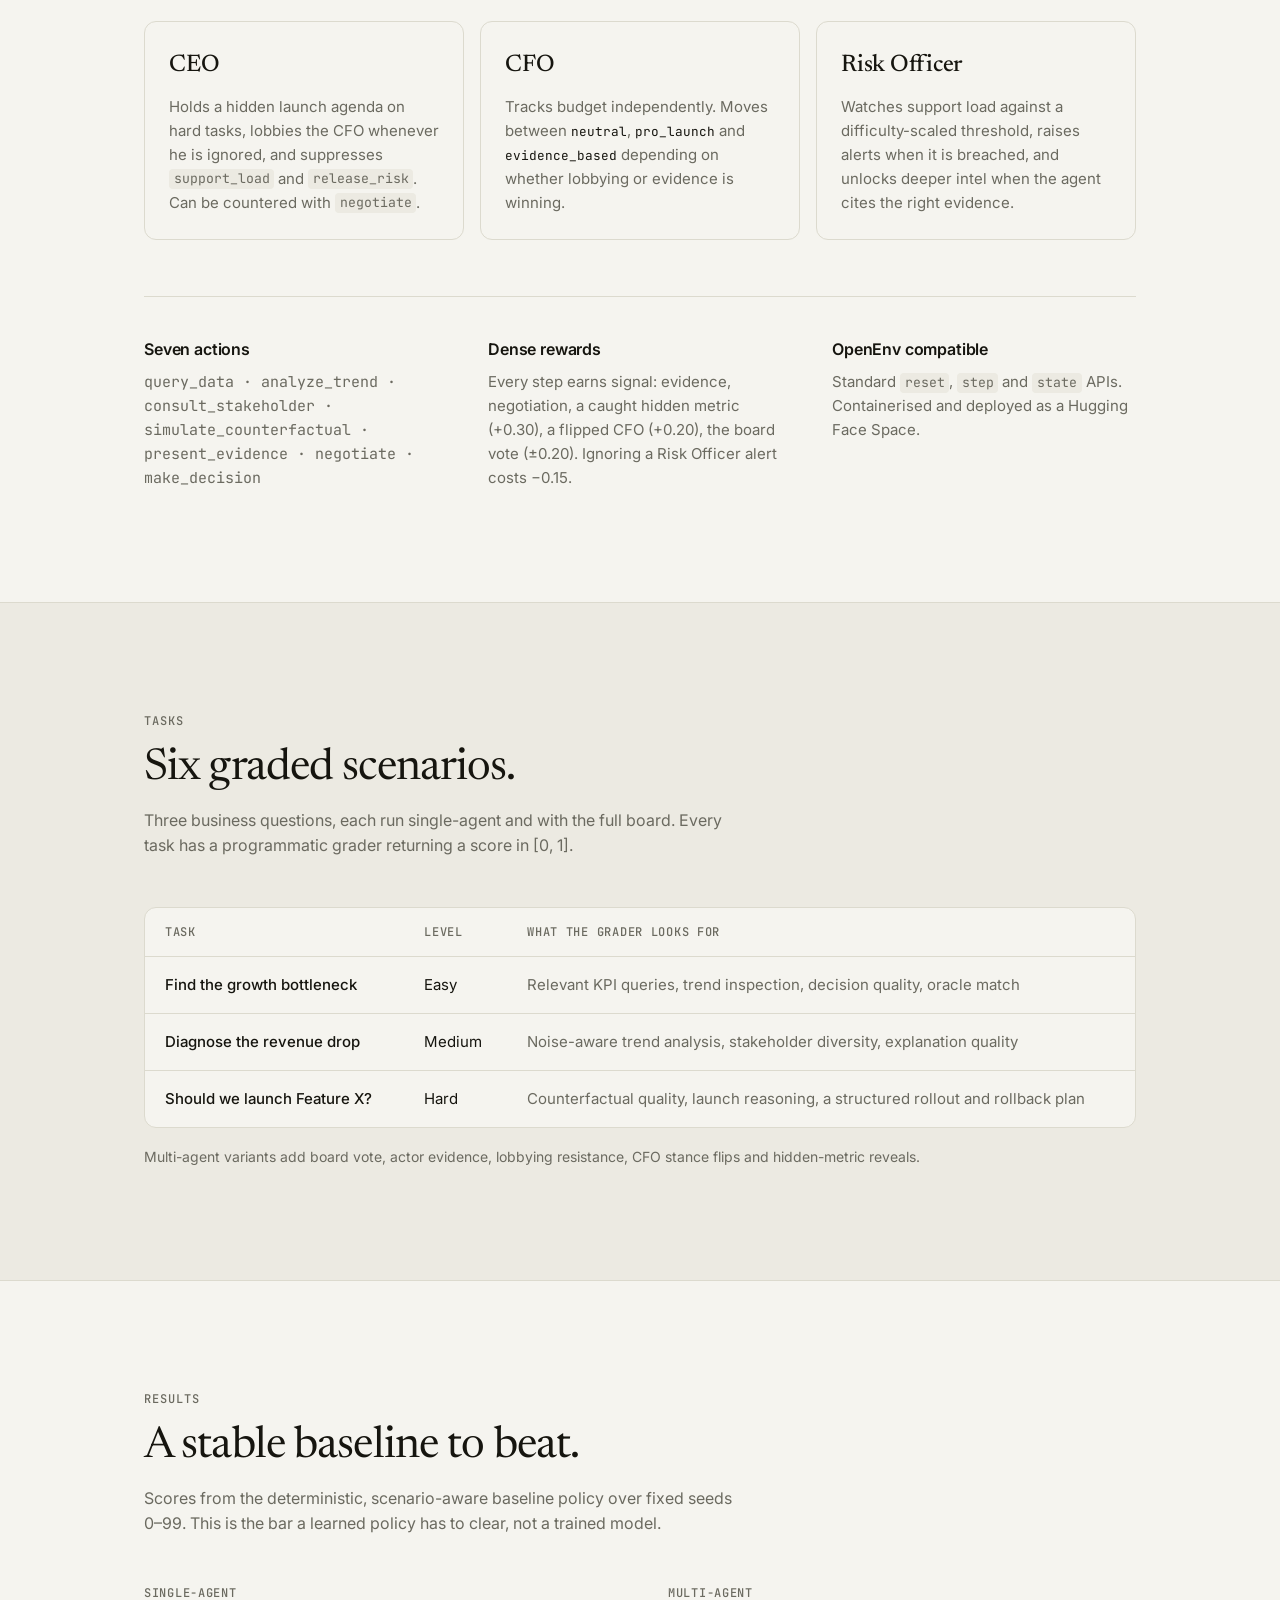
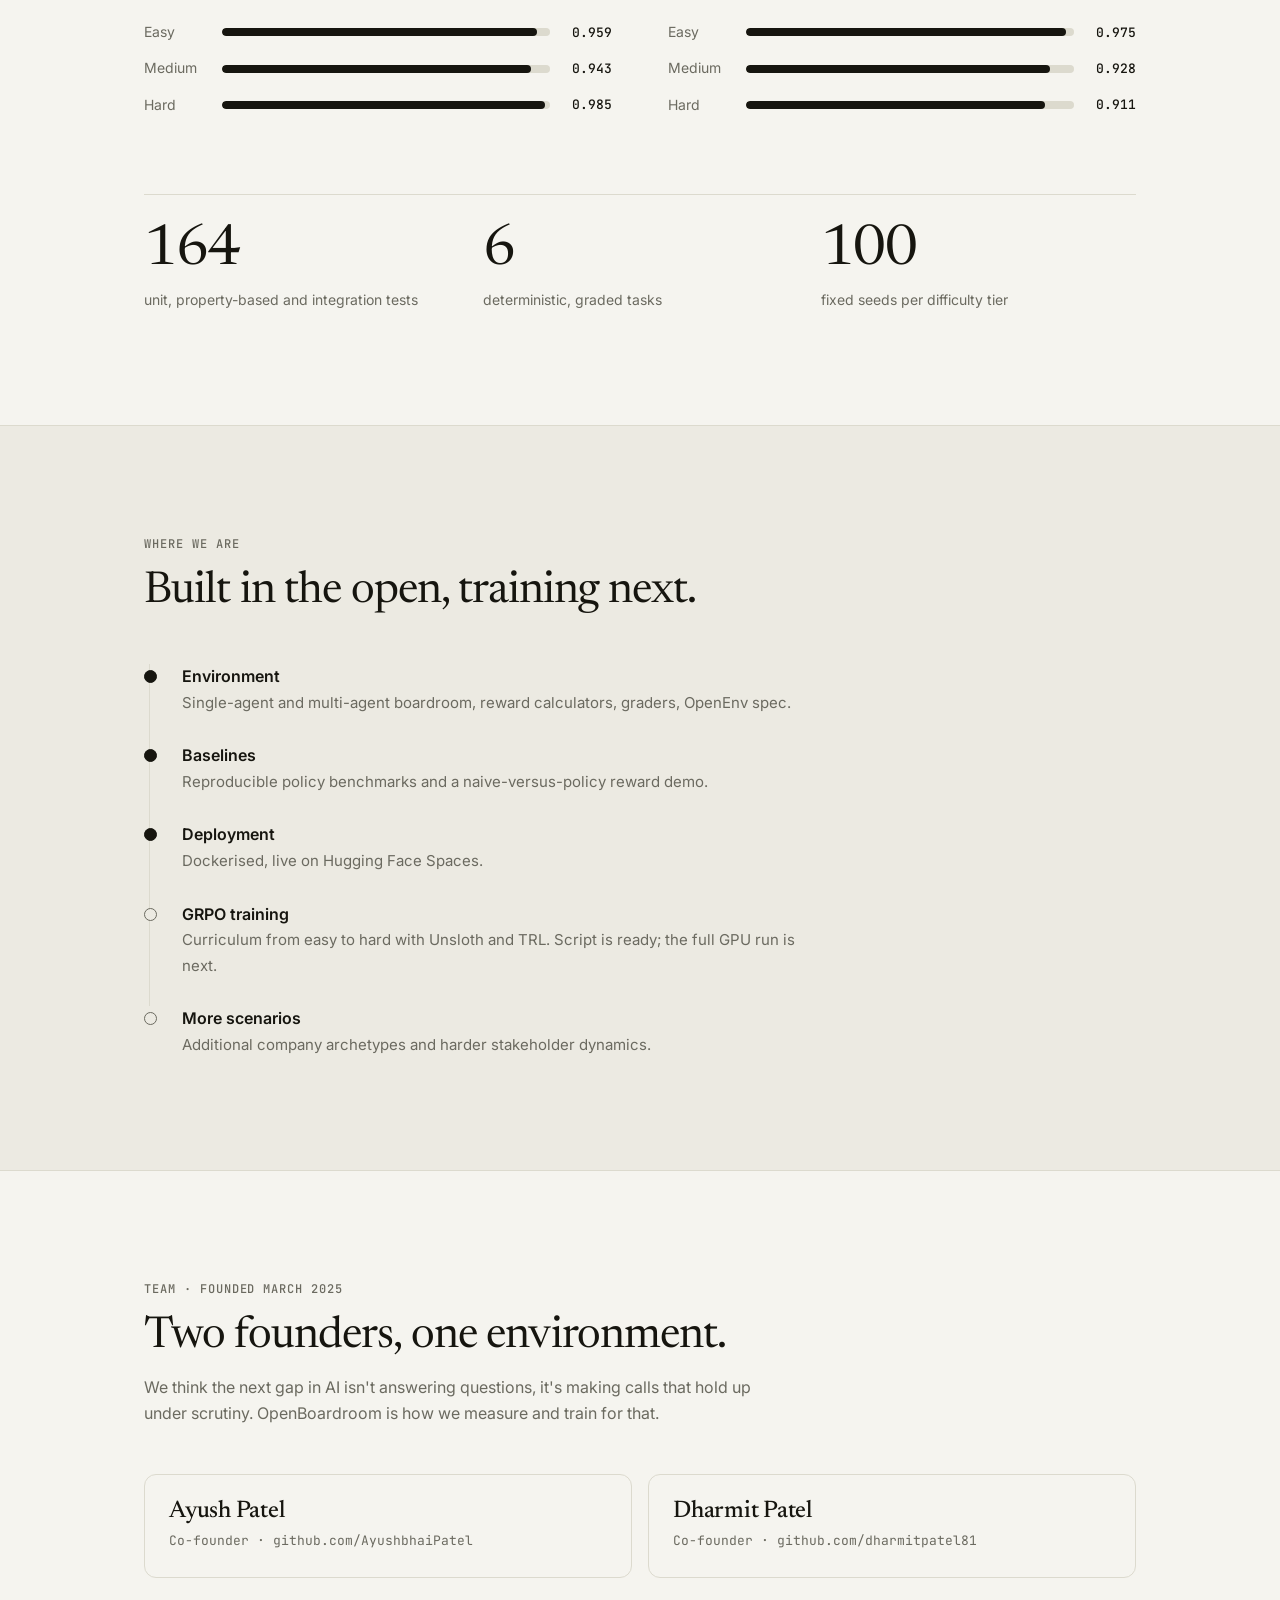
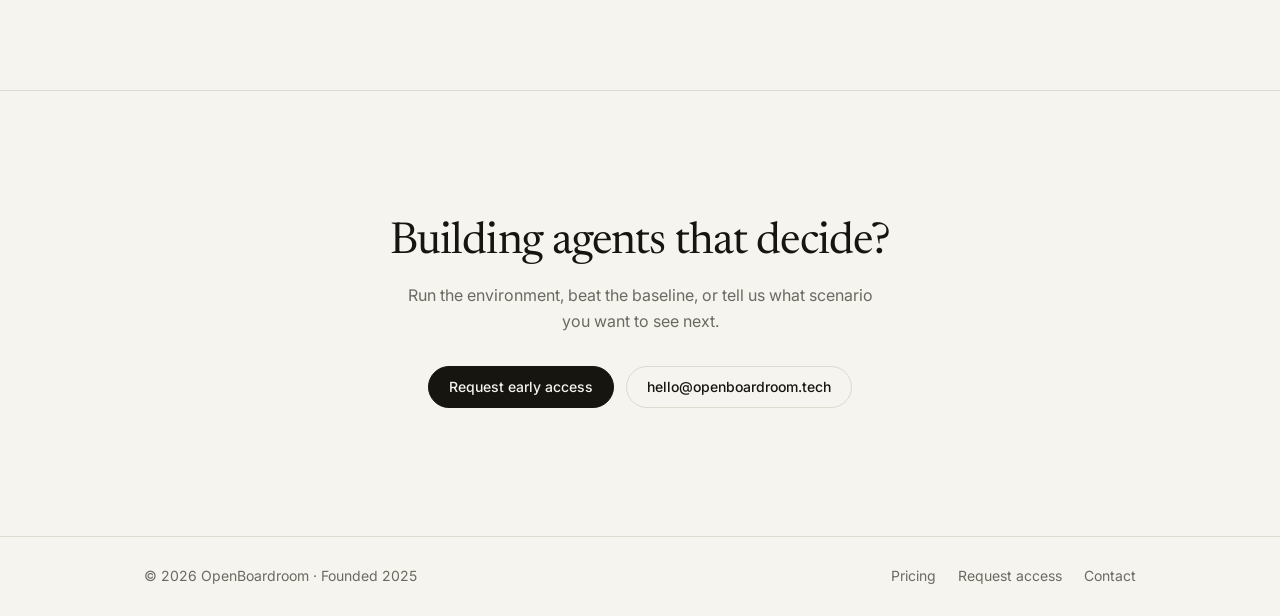
==== commit 533183c1: "Add pricing and early-access pages, remove repo links Co-Authored-By: Claude Sonnet 5.5 <noreply@ant" ====
--- a/index.html
+++ b/index.html
@@ -29,8 +29,9 @@
       <a href="#environment">Environment</a>
       <a href="#tasks">Tasks</a>
       <a href="#results">Results</a>
+      <a href="/pricing">Pricing</a>
       <a href="#team">Team</a>
-      <a class="nav-cta" href="https://huggingface.co/spaces/ayushbhaiPatel/boardroom-env" target="_blank" rel="noopener">Live demo ↗</a>
+      <a class="nav-cta" href="/access">Request access</a>
     </nav>
   </div>
 </header>
@@ -43,7 +44,7 @@
     <p class="lede">OpenBoardroom simulates a SaaS company's quarterly review. An agent plays Chief Data Officer: it reads noisy dashboards, pushes back on biased executives, runs what-if simulations, and wins, or loses, a board vote. Every episode is graded and auditable.</p>
     <div class="actions">
       <a class="btn primary" href="https://huggingface.co/spaces/ayushbhaiPatel/boardroom-env" target="_blank" rel="noopener">Try the live environment</a>
-      <a class="btn" href="https://github.com/AyushbhaiPatel/openenv-boardroom" target="_blank" rel="noopener">View on GitHub</a>
+      <a class="btn" href="/pricing">See pricing</a>
     </div>
 
     <figure class="episode" aria-label="Example episode">
@@ -198,11 +199,10 @@
       <h2>Building agents that decide?</h2>
       <p>Run the environment, beat the baseline, or tell us what scenario you want to see next.</p>
       <div class="actions center">
-        <a class="btn primary" href="mailto:hello@openboardroom.tech">hello@openboardroom.tech</a>
-        <button class="btn" type="button" id="copy" data-copy='pip install -e ".[dev]" && python -m my_env.baseline_agent'>Copy quick start</button>
-      </div>
-      <p class="mono small hint" id="copy-hint" aria-live="polite"></p>
-    </div>
+        <a class="btn primary" href="/access">Request early access</a>
+        <a class="btn" href="mailto:hello@openboardroom.tech">hello@openboardroom.tech</a>
+      </div>
+          </div>
   </section>
 
 </main>
@@ -211,8 +211,8 @@
   <div class="wrap foot">
     <span>© <span id="year">2026</span> OpenBoardroom · Founded 2025</span>
     <span class="links">
-      <a href="https://github.com/AyushbhaiPatel/openenv-boardroom" target="_blank" rel="noopener">GitHub</a>
-      <a href="https://huggingface.co/spaces/ayushbhaiPatel/boardroom-env" target="_blank" rel="noopener">Hugging Face</a>
+      <a href="/pricing">Pricing</a>
+      <a href="/access">Request access</a>
       <a href="mailto:hello@openboardroom.tech">Contact</a>
     </span>
   </div>
--- a/styles.css
+++ b/styles.css
@@ -160,3 +160,35 @@
   .js .reveal { opacity: 1; transform: none; transition: none; }
   .bar i::after { transition: none; }
 }
+
+/* pages */
+.page-hero { padding-bottom: 32px; }
+.plans { display: grid; grid-template-columns: repeat(3, 1fr); gap: 16px; padding-bottom: 24px; }
+.plan { position: relative; display: flex; flex-direction: column; border: 1px solid var(--line); border-radius: 12px; padding: 28px; }
+.plan.featured { border-color: var(--ink); }
+.plan h3 { font: 500 26px var(--serif); letter-spacing: -.01em; margin: 0 0 6px; }
+.plan .price { font: 400 30px/1.2 var(--serif); margin: 0 0 6px; }
+.plan-sub { color: var(--muted); font-size: 14px; min-height: 44px; }
+.plan ul { list-style: none; padding: 0; margin: 8px 0 28px; flex: 1; }
+.plan li { padding: 9px 0; border-top: 1px solid var(--line); font-size: 14.5px; }
+.plan .btn { text-align: center; }
+.tag { position: absolute; top: 16px; right: 16px; font: 500 11px var(--mono); text-transform: uppercase; letter-spacing: .06em; background: var(--ink); color: var(--bg); padding: 4px 9px; border-radius: 99px; }
+.faq { max-width: 760px; }
+.faq h2 { margin-bottom: 24px; }
+details { border-top: 1px solid var(--line); padding: 18px 0; }
+details:last-of-type { border-bottom: 1px solid var(--line); }
+summary { cursor: pointer; font-weight: 500; list-style: none; display: flex; justify-content: space-between; }
+summary::after { content: "+"; color: var(--muted); }
+details[open] summary::after { content: "–"; }
+details p { color: var(--muted); margin: 12px 0 0; font-size: 15px; }
+.access { display: grid; grid-template-columns: 1fr 1fr; gap: 72px; padding-top: clamp(64px, 10vw, 112px); padding-bottom: clamp(64px, 10vw, 112px); align-items: start; }
+.ticks { list-style: none; padding: 0; margin: 0; }
+.ticks li { padding: 8px 0 8px 26px; position: relative; color: var(--muted); }
+.ticks li::before { content: "✓"; position: absolute; left: 0; color: var(--good); }
+.form { border: 1px solid var(--line); border-radius: 12px; padding: 28px; display: grid; gap: 18px; background: var(--bg-2); }
+.form label { display: grid; gap: 6px; font-size: 13px; font-weight: 500; }
+.form input, .form select, .form textarea { font: 15px var(--sans); color: var(--ink); background: var(--bg); border: 1px solid var(--line); border-radius: 8px; padding: 11px 12px; width: 100%; }
+.form input:focus, .form select:focus, .form textarea:focus { outline: 2px solid var(--accent); outline-offset: 1px; border-color: transparent; }
+.form-msg { margin: 0; font-size: 14px; color: var(--good); min-height: 1.2em; }
+.form-msg.err { color: var(--accent); }
+@media (max-width: 800px) { .plans, .access { grid-template-columns: 1fr; gap: 32px; } }
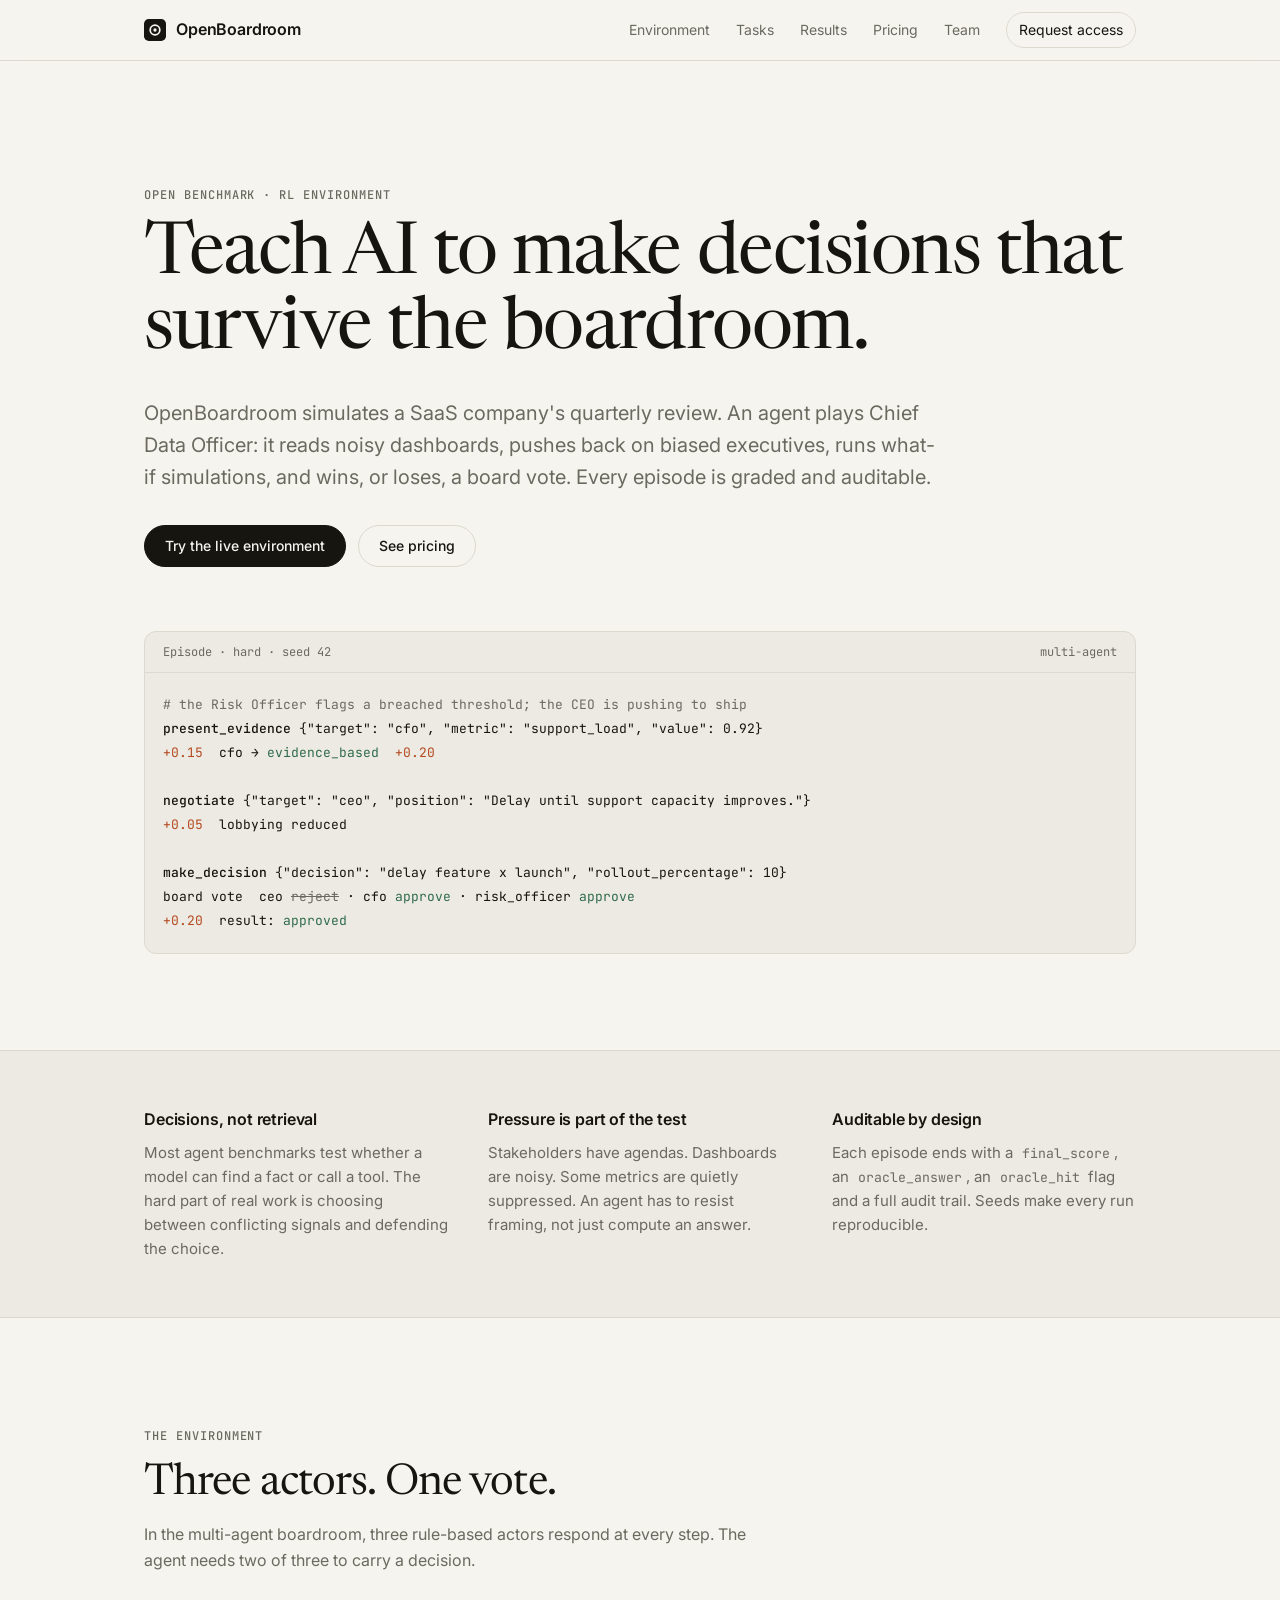
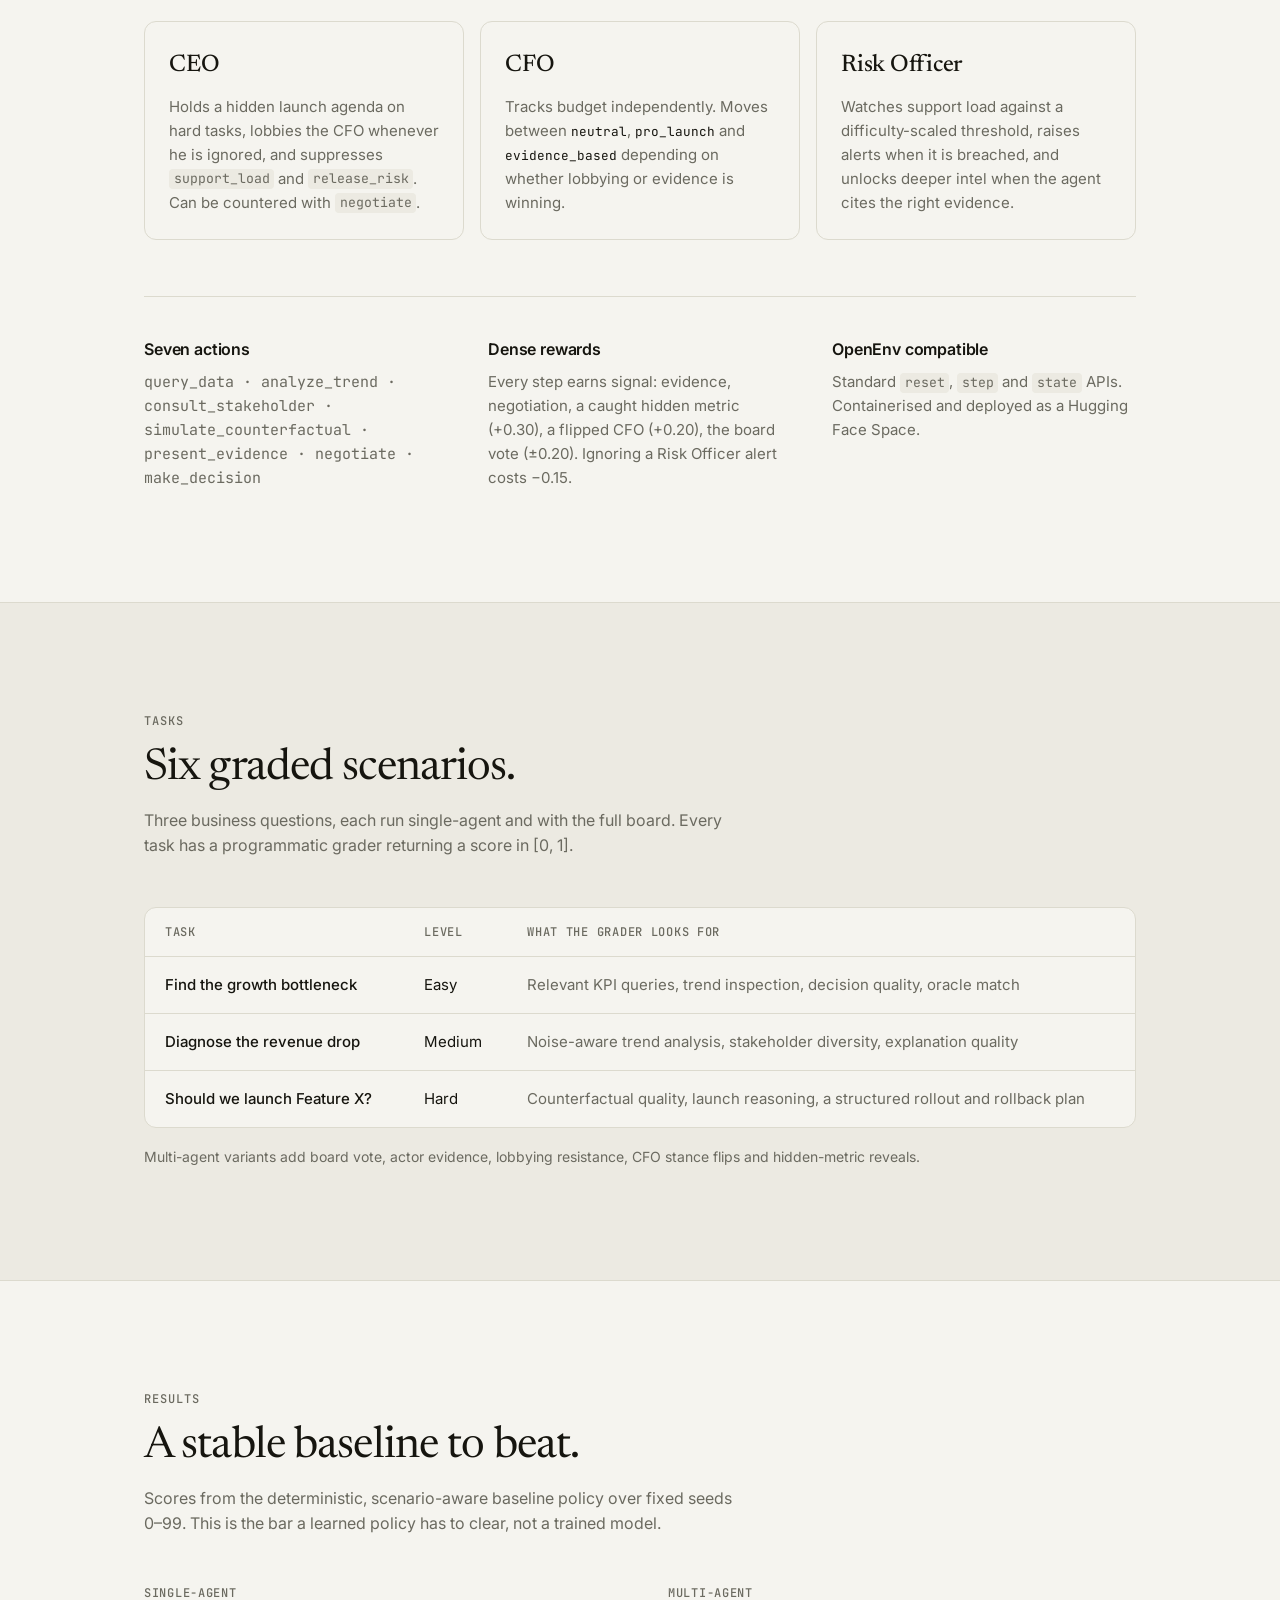
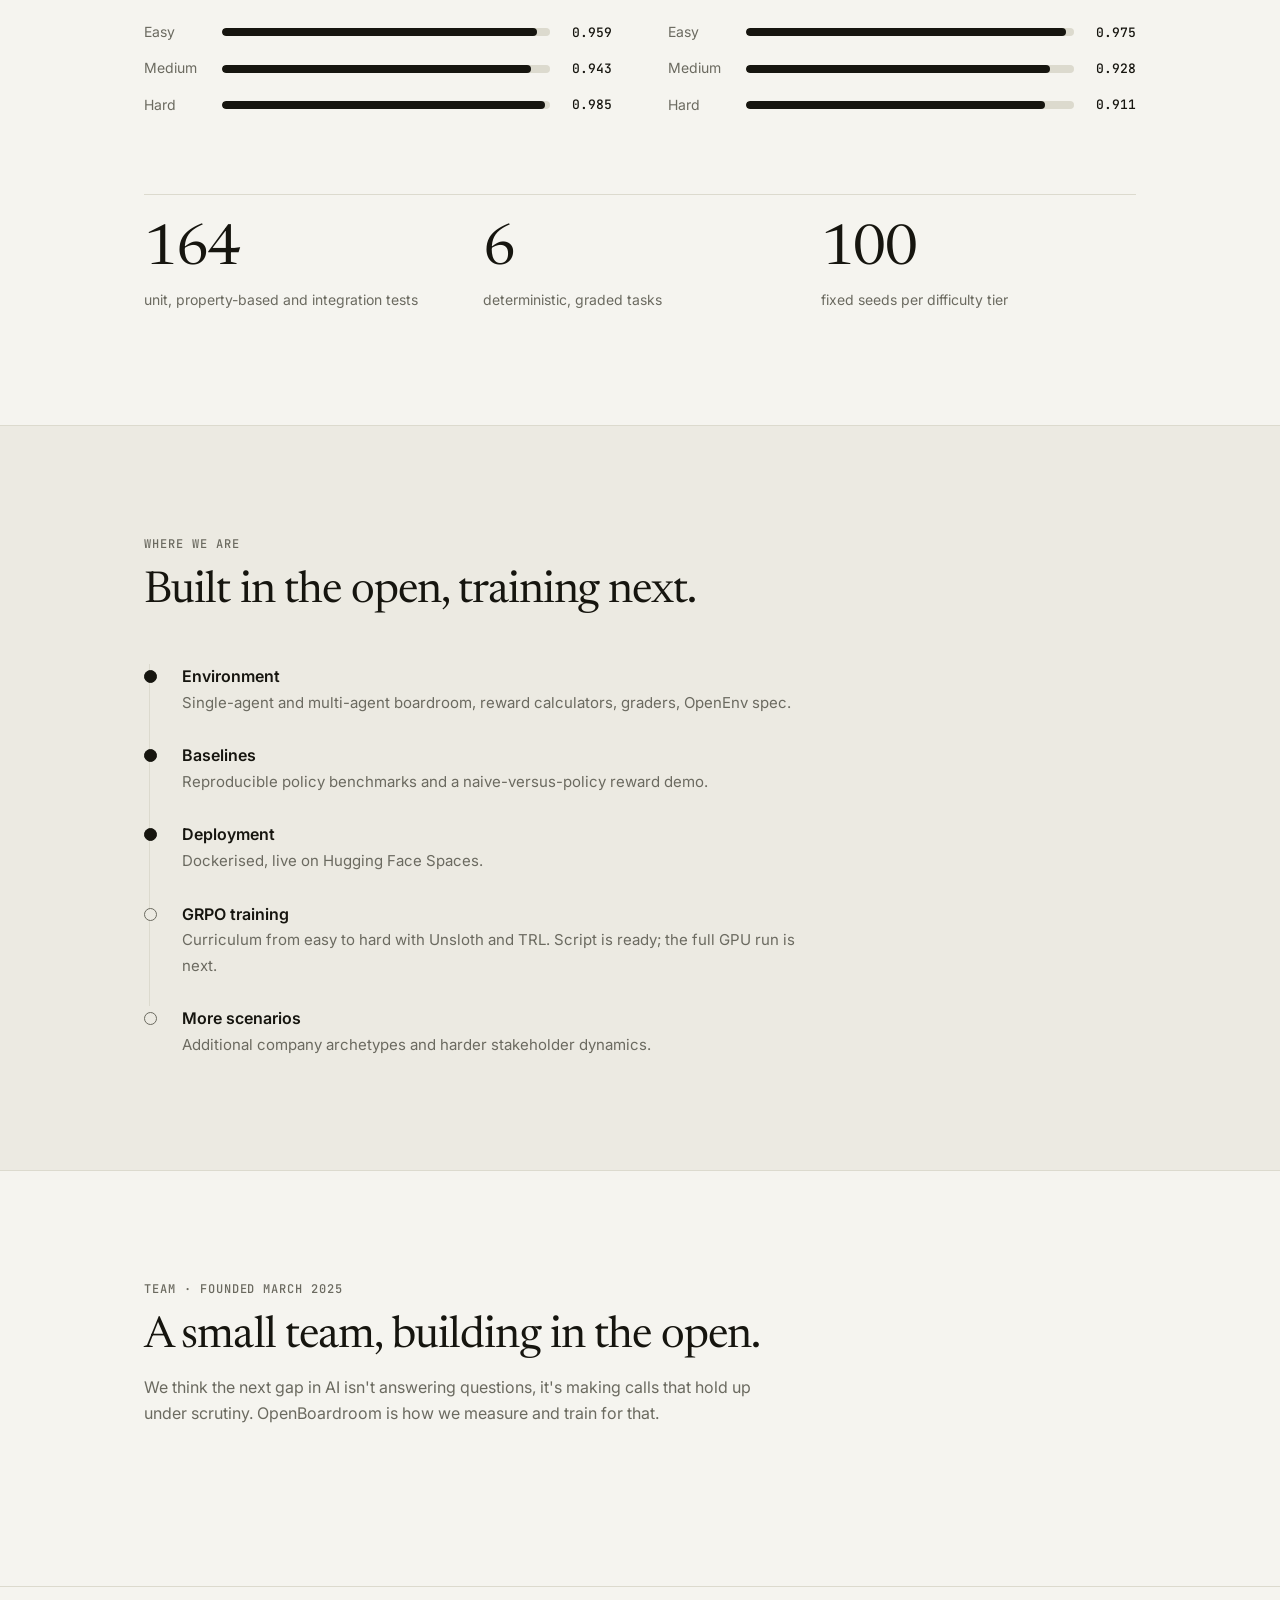
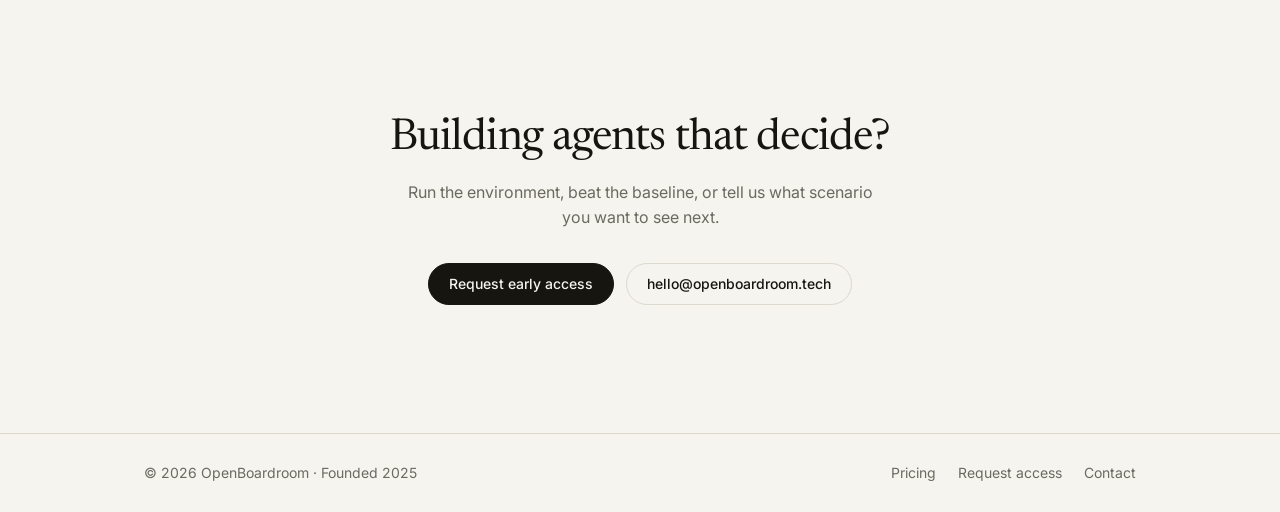
==== commit 61d9edd7: "Remove founder names and links Co-Authored-By: Claude Sonnet 5.5 <noreply@anthropic.com>" ====
--- a/index.html
+++ b/index.html
@@ -185,12 +185,8 @@
   <section class="wrap section" id="team">
     <div class="section-head">
       <p class="eyebrow">Team · Founded March 2025</p>
-      <h2>Two founders, one environment.</h2>
+      <h2>A small team, building in the open.</h2>
       <p class="sub">We think the next gap in AI isn't answering questions, it's making calls that hold up under scrutiny. OpenBoardroom is how we measure and train for that.</p>
-    </div>
-    <div class="people">
-      <a href="https://github.com/AyushbhaiPatel" target="_blank" rel="noopener"><b>Ayush Patel</b><span>Co-founder · github.com/AyushbhaiPatel</span></a>
-      <a href="https://github.com/dharmitpatel81" target="_blank" rel="noopener"><b>Dharmit Patel</b><span>Co-founder · github.com/dharmitpatel81</span></a>
     </div>
   </section>
 
